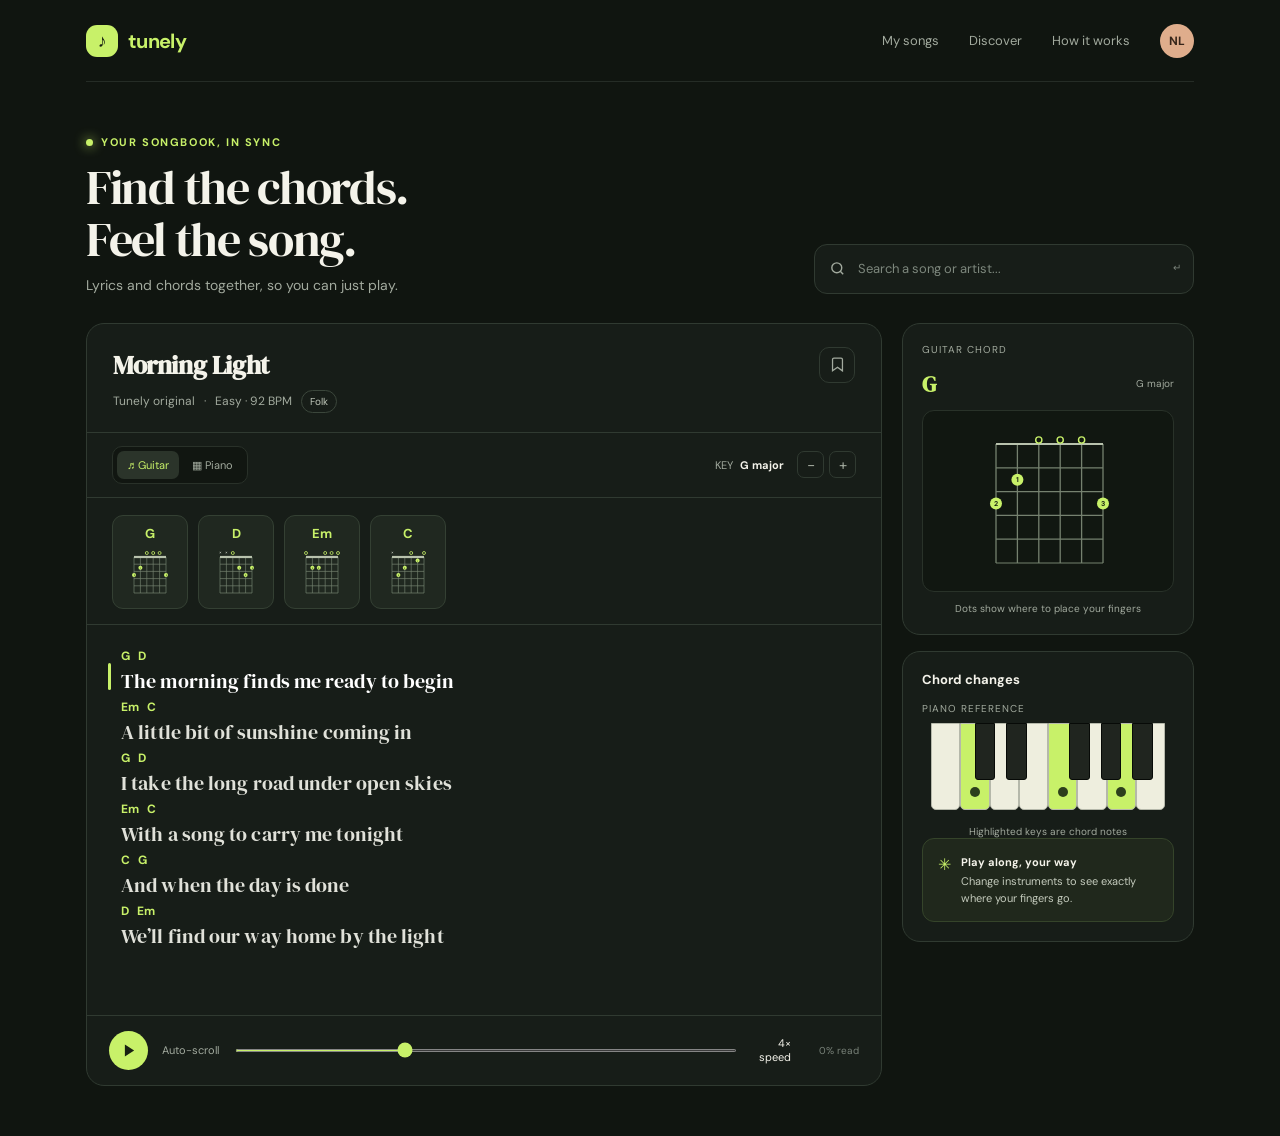
==== index.html @ c595495f "Build Tunely songbook prototype with chord visuals and auto-scroll" ====
<!doctype html>
<html lang="en">
<head>
  <meta charset="utf-8">
  <meta name="viewport" content="width=device-width, initial-scale=1">
  <meta name="theme-color" content="#101510">
  <title>Tunely — play along</title>
  <meta name="description" content="Find and follow song chords, with guitar and piano diagrams and hands-free scrolling.">
  <link rel="preconnect" href="https://fonts.googleapis.com">
  <link rel="preconnect" href="https://fonts.gstatic.com" crossorigin>
  <link href="https://fonts.googleapis.com/css2?family=DM+Sans:wght@400;500;600;700&family=DM+Serif+Display&display=swap" rel="stylesheet">
  <style>
    :root{--bg:#101510;--panel:#171d18;--panel2:#1d241e;--line:#303a31;--text:#f4f3ea;--muted:#a2aa9e;--lime:#c8f169;--lime-dark:#233016;--orange:#f1a36d;--radius:18px}
    *{box-sizing:border-box}body{margin:0;background:var(--bg);color:var(--text);font-family:'DM Sans',sans-serif;min-height:100vh}button,input,textarea{font:inherit}button{cursor:pointer;color:inherit}a{color:inherit;text-decoration:none}.shell{max-width:1180px;margin:auto;padding:0 36px}.topbar{height:82px;display:flex;align-items:center;justify-content:space-between;border-bottom:1px solid #252c26}.brand{display:flex;align-items:center;gap:10px;font-weight:700;font-size:20px;letter-spacing:-.7px}.brand-mark{width:32px;height:32px;border-radius:11px;background:var(--lime);color:#182012;display:grid;place-items:center;font-size:18px}.brand span:last-child{color:var(--lime)}.nav{display:flex;align-items:center;gap:30px;color:var(--muted);font-size:13px}.nav a:hover{color:var(--text)}.avatar{width:34px;height:34px;border-radius:50%;background:#dfad8c;color:#36251a;display:grid;place-items:center;font-size:12px;font-weight:700}.hero{padding:53px 0 29px;display:flex;justify-content:space-between;align-items:end;gap:28px}.eyebrow{display:flex;align-items:center;gap:8px;color:var(--lime);font-size:11px;text-transform:uppercase;letter-spacing:1.6px;font-weight:700}.pulse{width:7px;height:7px;border-radius:50%;background:var(--lime);box-shadow:0 0 12px #c8f169}.hero h1{font-family:'DM Serif Display',serif;font-size:48px;line-height:1.08;letter-spacing:-1.3px;font-weight:400;margin:13px 0 10px}.hero p{margin:0;color:var(--muted);font-size:14px}.search-wrap{width:min(380px,100%);position:relative}.search-box{display:flex;align-items:center;gap:10px;background:var(--panel);border:1px solid var(--line);border-radius:13px;padding:0 14px;height:50px}.search-box svg{color:var(--muted);flex:none}.search-box input{background:transparent;border:0;outline:0;color:var(--text);width:100%;font-size:13px}.search-box input::placeholder{color:#7d877d}.search-hint{position:absolute;right:13px;top:17px;color:#798279;font-size:10px}.layout{display:grid;grid-template-columns:minmax(0,1fr) 292px;gap:20px;padding-bottom:50px}.workspace,.sidebar-card{background:var(--panel);border:1px solid var(--line);border-radius:var(--radius)}.workspace{overflow:hidden}.song-head{padding:23px 26px 19px;border-bottom:1px solid var(--line);display:flex;justify-content:space-between;align-items:flex-start;gap:14px}.song-title{font-family:'DM Serif Display',serif;font-size:26px;letter-spacing:-.4px;margin:0 0 7px}.song-sub{display:flex;align-items:center;gap:9px;color:var(--muted);font-size:12px}.tag{border:1px solid #3b463b;border-radius:20px;padding:4px 8px;color:#c0c7ba;font-size:10px}.icon-btn{width:36px;height:36px;border:1px solid var(--line);border-radius:10px;background:transparent;color:var(--muted);display:grid;place-items:center}.icon-btn:hover,.icon-btn.active{color:var(--lime);border-color:#63774b}.toolbar{display:flex;align-items:center;justify-content:space-between;padding:13px 25px;border-bottom:1px solid var(--line);gap:10px}.instrument-switch{display:flex;align-items:center;gap:3px;background:#111611;padding:4px;border:1px solid #293129;border-radius:10px}.instrument-switch button{border:0;background:transparent;color:var(--muted);padding:7px 10px;border-radius:7px;font-size:11px}.instrument-switch button.selected{background:#2b342a;color:var(--lime)}.toolbar-right{display:flex;align-items:center;gap:13px}.key-info{font-size:11px;color:var(--muted)}.key-info strong{color:var(--text);margin-left:4px}.transpose{display:flex;gap:5px}.transpose button{border:1px solid var(--line);background:transparent;color:var(--muted);width:27px;height:27px;border-radius:7px;font-size:15px}.chord-strip{min-height:111px;padding:17px 25px 15px;border-bottom:1px solid var(--line);display:flex;align-items:flex-start;gap:10px;overflow-x:auto}.chord-card{background:#202820;border:1px solid #344033;border-radius:11px;min-width:76px;padding:9px 10px 8px;text-align:center}.chord-name{font-weight:700;color:var(--lime);font-size:13px;margin-bottom:5px}.mini-diagram{height:53px;display:flex;justify-content:center;align-items:center}.mini-diagram svg{width:48px;height:49px}.lyrics-area{height:390px;overflow-y:auto;padding:25px 34px 40px;scroll-behavior:smooth;position:relative}.lyrics-area::-webkit-scrollbar{width:6px}.lyrics-area::-webkit-scrollbar-thumb{background:#394338;border-radius:9px}.lyric-line{position:relative;min-height:51px;line-height:1.65;font-family:'DM Serif Display',serif;font-size:20px;color:#e0e1d9;letter-spacing:.1px;padding-top:15px}.line-chords{position:absolute;left:0;top:0;display:flex;gap:8px;font-family:'DM Sans',sans-serif;font-size:12px;line-height:1;color:var(--lime);font-weight:700}.lyric-line.is-active{color:#fff}.lyric-line.is-active:before{content:'';position:absolute;left:-13px;top:13px;width:3px;height:27px;background:var(--lime);border-radius:4px}.controls{border-top:1px solid var(--line);padding:15px 22px;display:flex;align-items:center;gap:14px}.play-btn{width:39px;height:39px;border:0;border-radius:50%;background:var(--lime);color:#182012;display:grid;place-items:center;flex:none}.play-btn svg{margin-left:2px}.control-label{font-size:11px;color:var(--muted);white-space:nowrap}.speed-control{display:flex;align-items:center;gap:9px;flex:1}.speed-control input{width:100%;accent-color:var(--lime);height:3px}.speed-value{font-size:11px;color:var(--text);min-width:38px;text-align:right}.progress{font-size:10px;color:#798279;min-width:54px;text-align:right}.side-column{display:flex;flex-direction:column;gap:16px}.sidebar-card{padding:19px}.side-title{font-size:13px;font-weight:700;margin:0 0 14px}.visual-label{font-size:10px;text-transform:uppercase;letter-spacing:1px;color:var(--muted);margin-bottom:13px}.diagram-wrap{height:182px;display:grid;place-items:center;background:#111711;border:1px solid #293229;border-radius:12px;overflow:hidden}.guitar-svg{width:160px;height:166px}.current-chord{display:flex;align-items:center;justify-content:space-between;margin-bottom:11px}.current-chord strong{font-family:'DM Serif Display',serif;font-size:22px;color:var(--lime)}.current-chord span{color:var(--muted);font-size:10px}.fret-legend{font-size:10px;color:var(--muted);text-align:center;margin-top:10px}.piano{height:95px;display:flex;position:relative;padding:0 9px 8px}.white-key{position:relative;flex:1;background:#eeeede;border:1px solid #b5b8aa;border-radius:0 0 5px 5px}.white-key.active{background:var(--lime)}.black-key{position:absolute;z-index:2;top:0;width:8%;height:57px;background:#20251f;border:1px solid #070a07;border-radius:0 0 3px 3px}.black-key.active{background:#97b94c}.note-dots{position:absolute;bottom:12px;left:50%;transform:translateX(-50%);width:10px;height:10px;border-radius:50%;background:#2d3f1c}.black-key .note-dots{bottom:8px;background:var(--lime)}.piano-label{font-size:10px;color:var(--muted);text-align:center;margin-top:7px}.tips{padding:15px;border-radius:12px;background:#20281c;border:1px solid #35442a;display:flex;gap:10px}.tips-icon{color:var(--lime);font-size:16px}.tips p{margin:0;color:#c4cbbd;font-size:11px;line-height:1.5}.tips strong{display:block;color:var(--text);font-size:11px;margin-bottom:3px}.empty{color:var(--muted);font-family:'DM Sans',sans-serif;font-size:14px;padding:60px 10px;text-align:center}.toast{position:fixed;bottom:23px;left:50%;transform:translate(-50%,20px);background:#e5f7c4;color:#172012;border-radius:10px;padding:11px 16px;font-weight:600;font-size:12px;opacity:0;transition:.2s;pointer-events:none}.toast.show{opacity:1;transform:translate(-50%,0)}
    @media(max-width:850px){.layout{grid-template-columns:1fr}.side-column{display:grid;grid-template-columns:1fr 1fr}.tips{grid-column:1/-1}.hero h1{font-size:42px}}
    @media(max-width:580px){.shell{padding:0 16px}.topbar{height:65px}.nav{gap:15px}.nav a{display:none}.hero{padding:34px 0 22px;display:block}.hero h1{font-size:38px}.search-wrap{margin-top:20px;width:100%}.layout{gap:13px}.song-head{padding:19px 17px 16px}.toolbar{padding:12px 15px}.key-info{display:none}.chord-strip{padding:15px}.lyrics-area{height:340px;padding:22px 24px}.lyric-line{font-size:18px;min-height:47px}.controls{gap:9px;padding:12px}.control-label{display:none}.side-column{grid-template-columns:1fr}.tips{grid-column:auto}.song-title{font-size:23px}}
  </style>
</head>
<body>
  <div class="shell">
    <header class="topbar">
      <a class="brand" href="#" aria-label="Tunely home"><span class="brand-mark">♪</span><span>tune<span>ly</span></span></a>
      <nav class="nav" aria-label="Main navigation"><a href="#song">My songs</a><a href="#song">Discover</a><a href="#song">How it works</a><span class="avatar" title="Your profile">NL</span></nav>
    </header>
    <section class="hero">
      <div><div class="eyebrow"><span class="pulse"></span> your songbook, in sync</div><h1>Find the chords.<br>Feel the song.</h1><p>Lyrics and chords together, so you can just play.</p></div>
      <div class="search-wrap"><label class="search-box" for="songSearch"><svg width="17" height="17" viewBox="0 0 24 24" fill="none" stroke="currentColor" stroke-width="2"><circle cx="11" cy="11" r="7"/><path d="m20 20-4-4"/></svg><input id="songSearch" type="search" placeholder="Search a song or artist..." autocomplete="off"><span class="search-hint">↵</span></label></div>
    </section>
    <main class="layout" id="song">
      <section class="workspace" aria-label="Song player">
        <div class="song-head"><div><h2 class="song-title" id="songTitle">Morning Light</h2><div class="song-sub"><span id="artistName">Tunely original</span><span>·</span><span id="songTempo">Easy · 92 BPM</span><span class="tag" id="songTag">Folk</span></div></div><button class="icon-btn" id="saveBtn" aria-label="Save song" title="Save song"><svg width="17" height="17" viewBox="0 0 24 24" fill="none" stroke="currentColor" stroke-width="1.8"><path d="M19 21l-7-5-7 5V5a2 2 0 0 1 2-2h10a2 2 0 0 1 2 2z"/></svg></button></div>
        <div class="toolbar"><div class="instrument-switch" role="group" aria-label="Choose instrument"><button class="selected" data-instrument="guitar">♬ Guitar</button><button data-instrument="piano">▦ Piano</button></div><div class="toolbar-right"><div class="key-info">KEY <strong id="songKey">G major</strong></div><div class="transpose"><button id="transposeDown" aria-label="Transpose down">−</button><button id="transposeUp" aria-label="Transpose up">+</button></div></div></div>
        <div class="chord-strip" id="chordStrip" aria-label="Song chords"></div>
        <div class="lyrics-area" id="lyricsArea" tabindex="0" aria-label="Scrollable lyrics"></div>
        <div class="controls"><button class="play-btn" id="playBtn" aria-label="Start auto scroll"><svg id="playIcon" width="13" height="15" viewBox="0 0 14 16" fill="currentColor"><path d="M2 1.5v13l10-6.5z"/></svg></button><span class="control-label" id="scrollStatus">Auto-scroll</span><div class="speed-control"><input id="speedSlider" aria-label="Scroll speed" type="range" min="1" max="10" value="4"><span class="speed-value"><span id="speedValue">4</span>× speed</span></div><span class="progress" id="progressText">0% read</span></div>
      </section>
      <aside class="side-column" aria-label="Chord reference">
        <section class="sidebar-card"><div class="visual-label" id="diagramLabel">GUITAR CHORD</div><div class="current-chord"><strong id="currentChord">G</strong><span id="chordQuality">G major</span></div><div class="diagram-wrap" id="diagramWrap"></div><div class="fret-legend" id="diagramLegend">Dots show where to place your fingers</div></section>
        <section class="sidebar-card"><h3 class="side-title">Chord changes</h3><div id="pianoCardContent"></div><div class="tips"><span class="tips-icon">✳</span><p><strong>Play along, your way</strong>Change instruments to see exactly where your fingers go.</p></div></section>
      </aside>
    </main>
  </div>
  <div class="toast" id="toast" role="status"></div>
  <script>
    const songs=[
      {title:'Morning Light',artist:'Tunely original',tempo:'Easy · 92 BPM',tag:'Folk',key:'G major',chords:['G','D','Em','C'],lines:[['[G]The morning finds me [D]ready to begin', 'The morning finds me ready to begin'],['[Em]A little bit of [C]sunshine coming in', 'A little bit of sunshine coming in'],['[G]I take the long road [D]under open skies', 'I take the long road under open skies'],['[Em]With a song to [C]carry me tonight', 'With a song to carry me tonight'],['[C]And when the [G]day is done', 'And when the day is done'],['[D]We’ll find our way [Em]home by the light', 'We’ll find our way home by the light']]},
      {title:'Open Road',artist:'Tunely original',tempo:'Easy · 104 BPM',tag:'Acoustic',key:'C major',chords:['C','G','Am','F'],lines:[['[C]We packed the map and [G]left before the dawn', 'We packed the map and left before the dawn'],['[Am]The quiet miles kept [F]rolling on and on', 'The quiet miles kept rolling on and on'],['[C]Every turn a [G]story yet to know', 'Every turn a story yet to know'],['[Am]Everywhere we [F]go, the wildflowers grow', 'Everywhere we go, the wildflowers grow']]},
      {title:'Little By Little',artist:'Tunely original',tempo:'Medium · 86 BPM',tag:'Indie',key:'D major',chords:['D','A','Bm','G'],lines:[['[D]Little by little, [A]step by step', 'Little by little, step by step'],['[Bm]Making the moments [G]we haven’t met', 'Making the moments we haven’t met'],['[D]All of the small things [A]add up to more', 'All of the small things add up to more'],['[Bm]A light in the [G]window, an open door', 'A light in the window, an open door']]}
    ];
    const guitarShapes={G:{frets:[3,2,0,0,0,3],fingers:[2,1,0,0,0,3],base:1},D:{frets:[-1,-1,0,2,3,2],fingers:[0,0,0,1,3,2],base:1},Em:{frets:[0,2,2,0,0,0],fingers:[0,2,3,0,0,0],base:1},C:{frets:[-1,3,2,0,1,0],fingers:[0,3,2,0,1,0],base:1},Am:{frets:[-1,0,2,2,1,0],fingers:[0,0,2,3,1,0],base:1},F:{frets:[1,3,3,2,1,1],fingers:[1,3,4,2,1,1],base:1},A:{frets:[-1,0,2,2,2,0],fingers:[0,0,1,2,3,0],base:1},Bm:{frets:[-1,2,4,4,3,2],fingers:[0,1,3,4,2,1],base:2}};
    const notes=['C','C#','D','D#','E','F','F#','G','G#','A','A#','B'];
    let song=songs[0],instrument='guitar',transpose=0,playing=false,timer=null;
    const $=id=>document.getElementById(id);
    function chordRoot(chord){return chord.replace('m','')}
    function transposeChord(chord,steps){let root=chordRoot(chord),idx=notes.indexOf(root);if(idx<0)return chord;return notes[(idx+steps+12)%12]+(chord.endsWith('m')?'m':'')}
    function displayChord(chord){return transposeChord(chord,transpose)}
    function escapeHTML(s){return s.replace(/[&<>"']/g,c=>({'&':'&amp;','<':'&lt;','>':'&gt;','"':'&quot;',"'":'&#39;'}[c]))}
    function render(){ $('songTitle').textContent=song.title;$('artistName').textContent=song.artist;$('songTempo').textContent=song.tempo;$('songTag').textContent=song.tag;$('songKey').textContent=transpose?`${transpose>0?'+':''}${transpose} semitones`:song.key;
      const all=[...new Set(song.chords.map(displayChord))];$('chordStrip').innerHTML=all.map(c=>`<div class="chord-card"><div class="chord-name">${c}</div><div class="mini-diagram">${instrument==='guitar'?guitarSVG(c,true):miniPiano(c)}</div></div>`).join('');
      $('lyricsArea').innerHTML=song.lines.map(([raw,plain],i)=>{let matches=[...raw.matchAll(/\[([^\]]+)\]/g)];let chordHTML=matches.map(m=>`<span>${escapeHTML(displayChord(m[1]))}</span>`).join('');let words=raw.replace(/\[([^\]]+)\]/g,'');return `<div class="lyric-line" data-line="${i}"><div class="line-chords">${chordHTML}</div>${escapeHTML(words)}</div>`}).join('');
      updateChord(song.chords[0]);updateProgress();}
    function guitarSVG(chord,mini=false){let shape=guitarShapes[chord]||guitarShapes.G,w=mini?48:160,h=mini?49:166,left=mini?8:28,right=mini?40:135,top=mini?8:26,bottom=mini?44:145,strings=6,frets=5;let sx=(right-left)/(strings-1),fy=(bottom-top)/frets;let lines='';for(let i=0;i<strings;i++)lines+=`<line x1="${left+i*sx}" y1="${top}" x2="${left+i*sx}" y2="${bottom}" stroke="${mini?'#71806e':'#75816f'}" stroke-width="${mini?'.7':'1.3'}"/>`;for(let i=0;i<=frets;i++)lines+=`<line x1="${left}" y1="${top+i*fy}" x2="${right}" y2="${top+i*fy}" stroke="${i===0?'#b8c2ad':'#75816f'}" stroke-width="${i===0?'2.2':mini?'.7':'1.2'}"/>`;let marks='';shape.frets.forEach((f,i)=>{let x=left+i*sx;if(f<0)marks+=`<text x="${x}" y="${top-3}" text-anchor="middle" fill="#d5ddcf" font-size="${mini?5:10}">×</text>`;else if(f===0)marks+=`<circle cx="${x}" cy="${top-4}" r="${mini?1.5:3.1}" fill="none" stroke="#c8f169" stroke-width="${mini?'.8':1.4}"/>`;else{let y=top+(f-shape.base+.5)*fy;if(y>=top&&y<=bottom)marks+=`<circle cx="${x}" cy="${y}" r="${mini?2:6}" fill="#c8f169"/><text x="${x}" y="${y+(mini?1.3:2.6)}" text-anchor="middle" fill="#172012" font-size="${mini?2:7}" font-weight="700">${shape.fingers[i]||''}</text>`}});return `<svg class="${mini?'':'guitar-svg'}" viewBox="0 0 ${w} ${h}" role="img" aria-label="${chord} guitar chord diagram">${lines}${marks}</svg>`}
    function chordNotes(chord){let root=chordRoot(chord),i=notes.indexOf(root);if(i<0)i=7;return chord.endsWith('m')?[notes[i],notes[(i+3)%12],notes[(i+7)%12]]:[notes[i],notes[(i+4)%12],notes[(i+7)%12]]}
    function miniPiano(chord){let active=chordNotes(chord);return `<div style="height:43px;width:47px;display:flex;gap:1px;align-items:stretch;background:#d9ddcf;padding:2px;border-radius:3px">${['C','D','E','F','G'].map(n=>`<span style="flex:1;background:${active.includes(n)?'#c8f169':'#f1f0e5'};border:1px solid #bfc2b6;border-radius:0 0 2px 2px;position:relative">${active.includes(n)?'<i style="position:absolute;bottom:5px;left:50%;transform:translateX(-50%);width:5px;height:5px;border-radius:50%;background:#32441c"></i>':''}</span>`).join('')}</div>`}
    function updateChord(chord){let c=displayChord(chord);$('currentChord').textContent=c;$('chordQuality').textContent=`${c.replace('m','')} ${c.endsWith('m')?'minor':'major'}`;$('diagramLabel').textContent=instrument==='guitar'?'GUITAR CHORD':'PIANO NOTES';$('diagramWrap').innerHTML=instrument==='guitar'?guitarSVG(c):fullPiano(c);$('diagramLegend').textContent=instrument==='guitar'?'Dots show where to place your fingers':'Highlighted keys make up this chord';$('pianoCardContent').innerHTML=`<div class="visual-label" style="margin-bottom:8px">${instrument==='guitar'?'PIANO REFERENCE':'GUITAR REFERENCE'}</div>${instrument==='guitar'?fullPiano(c):`<div style="display:grid;place-items:center;height:95px">${guitarSVG(c)}</div>`}<div class="piano-label">${instrument==='guitar'?'Highlighted keys are chord notes':'Dots show finger placement'}</div>`}
    function fullPiano(chord){let active=chordNotes(chord),white=['C','D','E','F','G','A','B','C'];let whiteHTML=white.map(n=>`<div class="white-key ${active.includes(n)?'active':''}">${active.includes(n)?'<i class="note-dots"></i>':''}</div>`).join('');let positions=[1,2,4,5,6];let blackHTML=['C#','D#','F#','G#','A#'].map((n,i)=>`<div class="black-key ${active.includes(n)?'active':''}" style="left:calc(${(positions[i]+1)*100/8}% - 4%)">${active.includes(n)?'<i class="note-dots"></i>':''}</div>`).join('');return `<div class="piano" role="img" aria-label="${chord} piano notes">${whiteHTML}${blackHTML}</div>`}
    function updateProgress(){let area=$('lyricsArea'),p=area.scrollHeight-area.clientHeight;let value=p>0?Math.round(area.scrollTop/p*100):0;$('progressText').textContent=`${value}% read`;let idx=Math.min(song.lines.length-1,Math.floor(value/100*song.lines.length));document.querySelectorAll('.lyric-line').forEach((el,i)=>el.classList.toggle('is-active',i===idx));let active=song.lines[idx]?.[0].match(/\[([^\]]+)\]/);if(active)updateChord(active[1]);}
    function setPlaying(value){playing=value;$('playBtn').setAttribute('aria-label',playing?'Pause auto scroll':'Start auto scroll');$('playIcon').innerHTML=playing?'<path d="M2 1h4v14H2zm6 0h4v14H8z"/>':'<path d="M2 1.5v13l10-6.5z"/>';$('scrollStatus').textContent=playing?'Scrolling':'Auto-scroll';if(timer)clearInterval(timer);if(playing)timer=setInterval(()=>{let area=$('lyricsArea');area.scrollTop+=Number($('speedSlider').value)*.22;if(area.scrollTop+area.clientHeight>=area.scrollHeight-2)setPlaying(false);},30)}
    function showToast(message){$('toast').textContent=message;$('toast').classList.add('show');setTimeout(()=>$('toast').classList.remove('show'),2000)}
    $('playBtn').addEventListener('click',()=>setPlaying(!playing));$('speedSlider').addEventListener('input',e=>$('speedValue').textContent=e.target.value);$('lyricsArea').addEventListener('scroll',updateProgress);$('transposeDown').addEventListener('click',()=>{transpose--;render()});$('transposeUp').addEventListener('click',()=>{transpose++;render()});
    document.querySelectorAll('[data-instrument]').forEach(btn=>btn.addEventListener('click',()=>{instrument=btn.dataset.instrument;document.querySelectorAll('[data-instrument]').forEach(b=>b.classList.toggle('selected',b===btn));render()}));
    $('saveBtn').addEventListener('click',e=>{e.currentTarget.classList.toggle('active');showToast(e.currentTarget.classList.contains('active')?'Saved to your songbook':'Removed from your songbook')});
    $('songSearch').addEventListener('keydown',e=>{if(e.key==='Enter'){let query=e.target.value.trim().toLowerCase();if(!query)return;let found=songs.find(s=>(s.title+' '+s.artist).toLowerCase().includes(query));if(found){song=found;transpose=0;$('lyricsArea').scrollTop=0;render()}else showToast('No match yet — try “Morning Light”, “Open Road”, or “Little By Little”')}});
    render();
  </script>
</body>
</html>
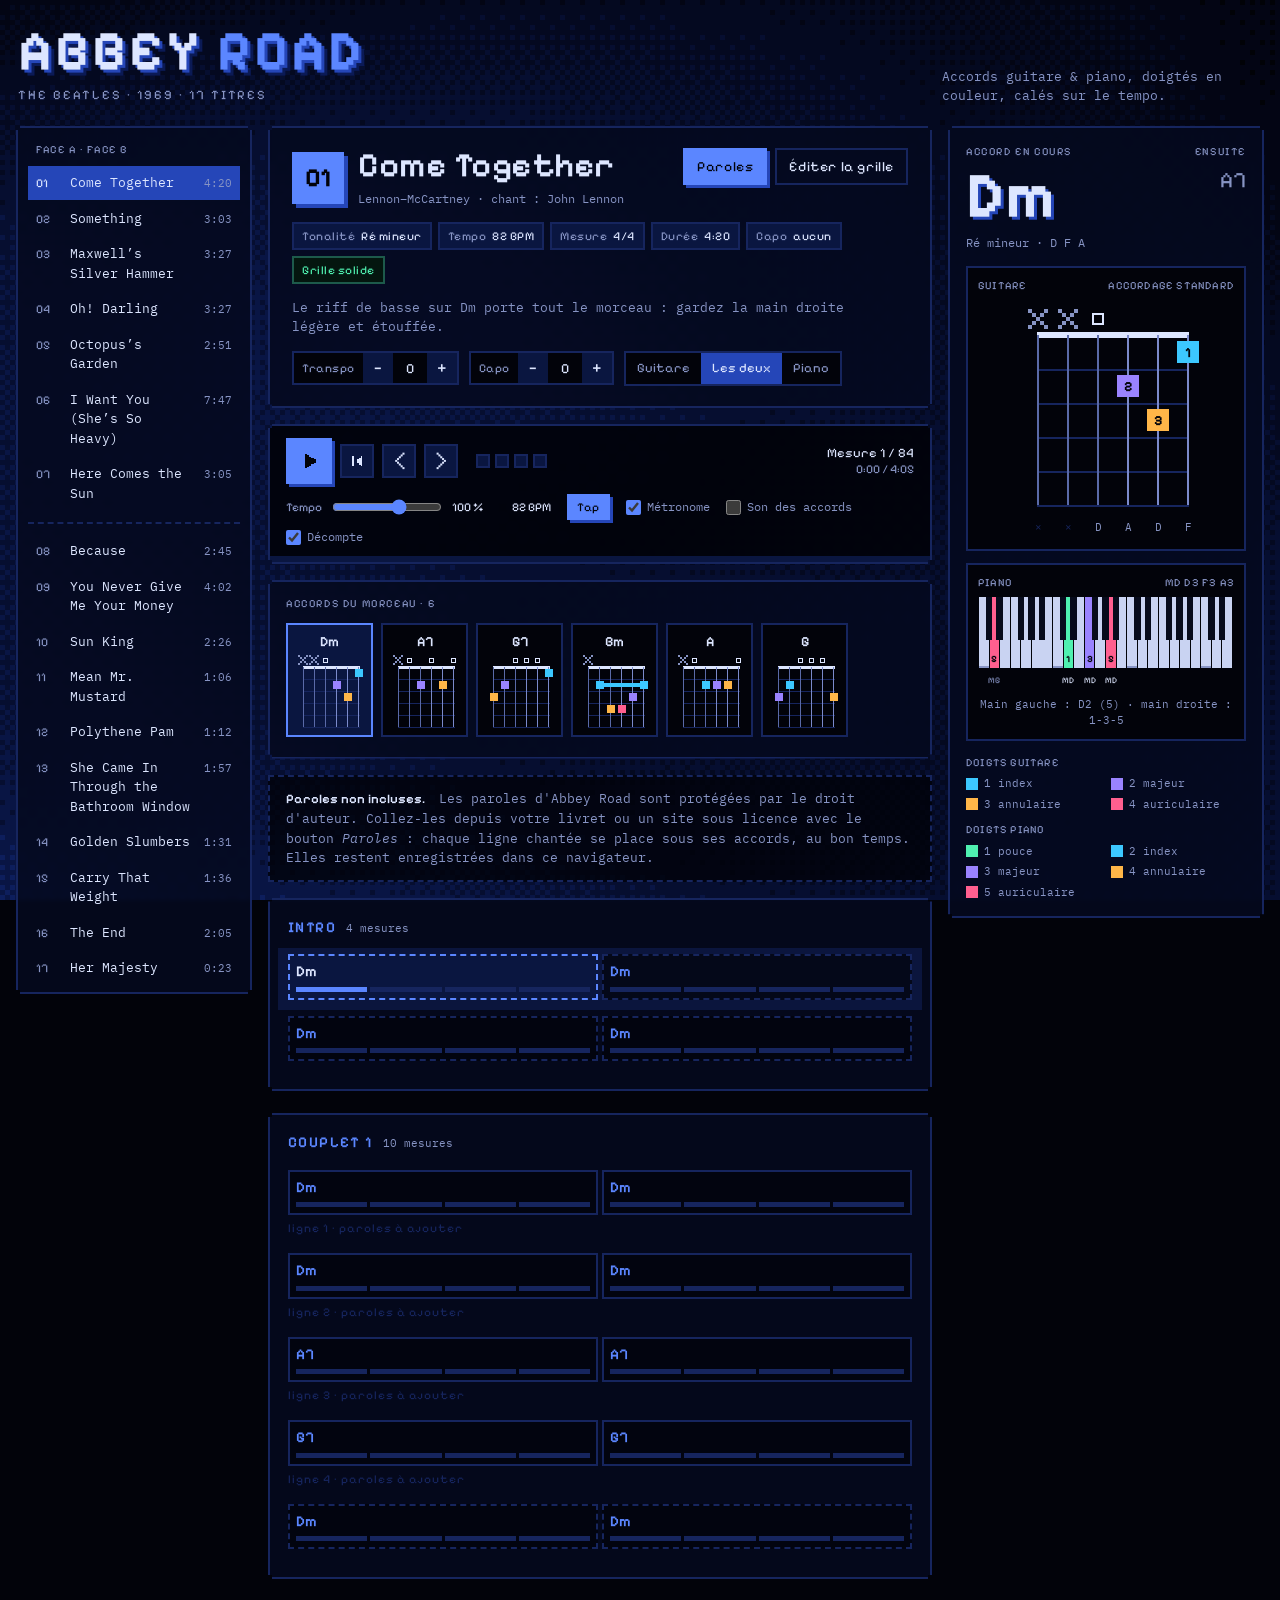
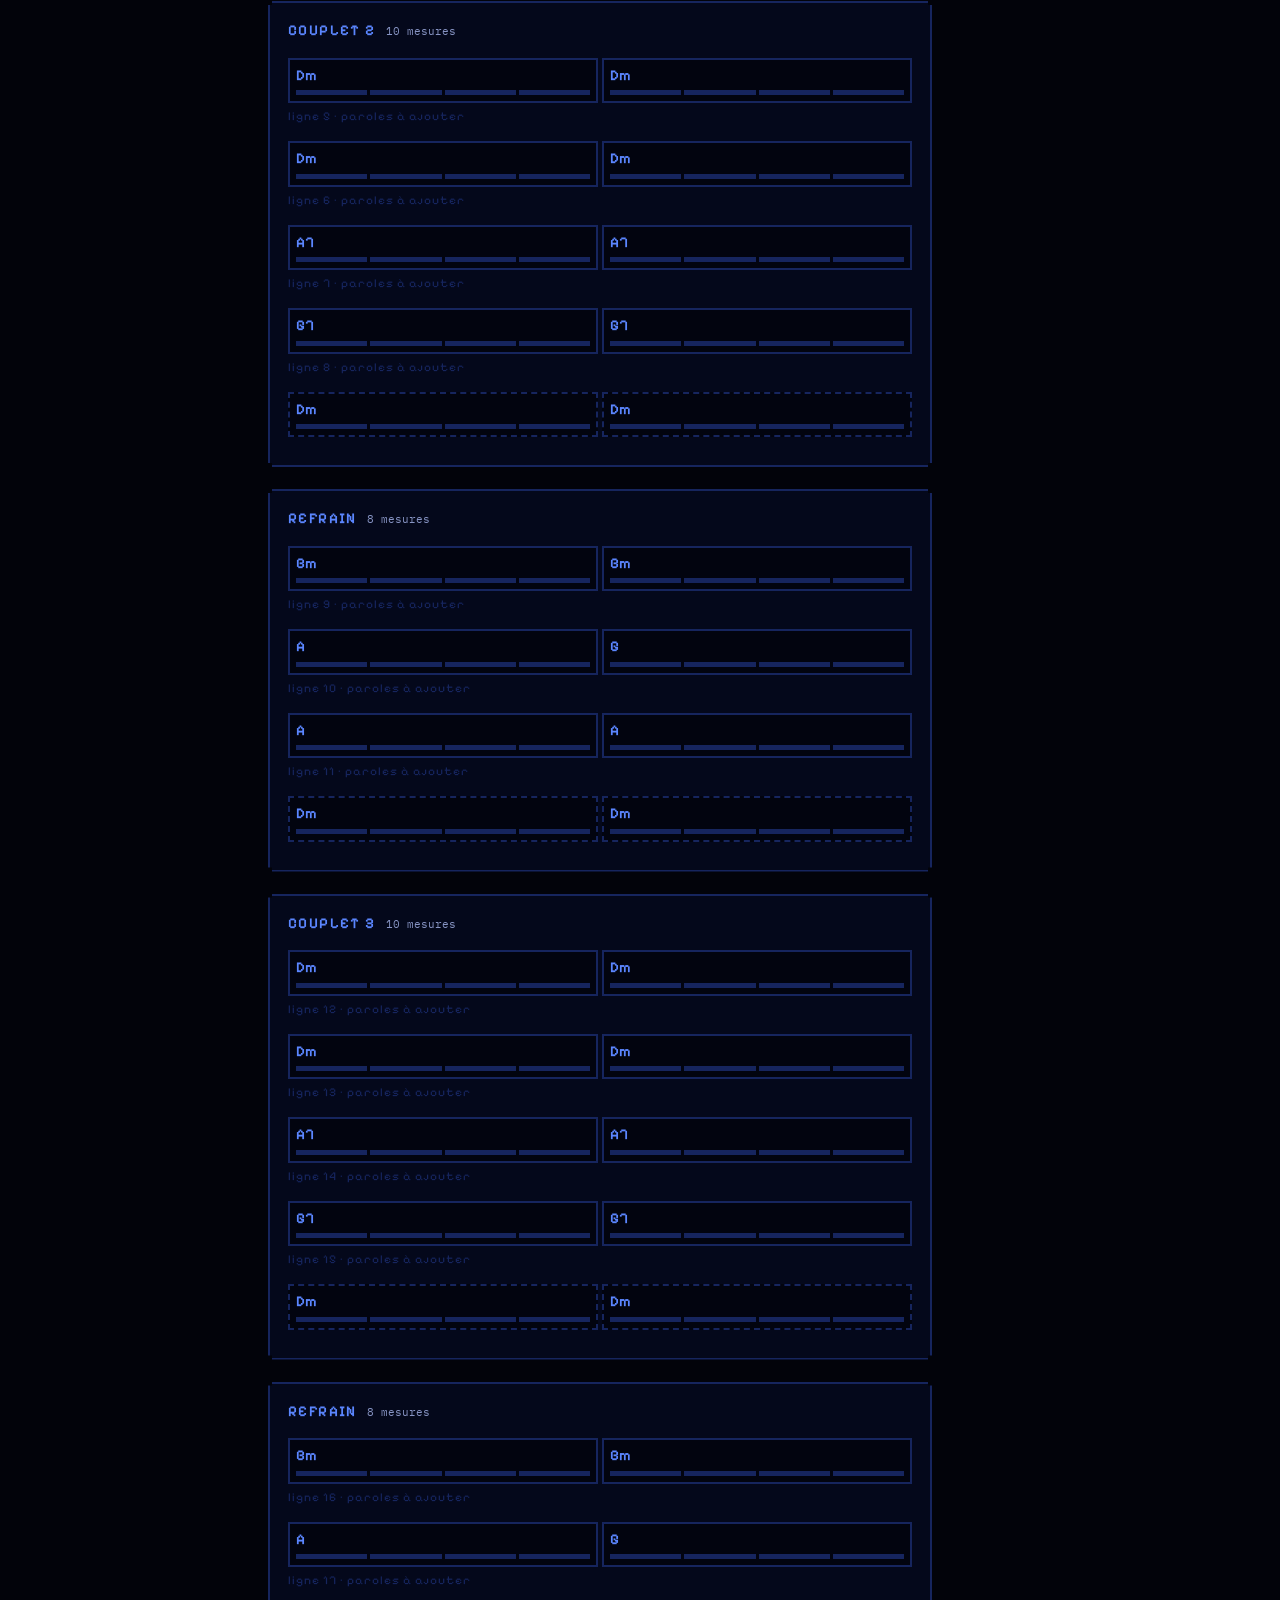
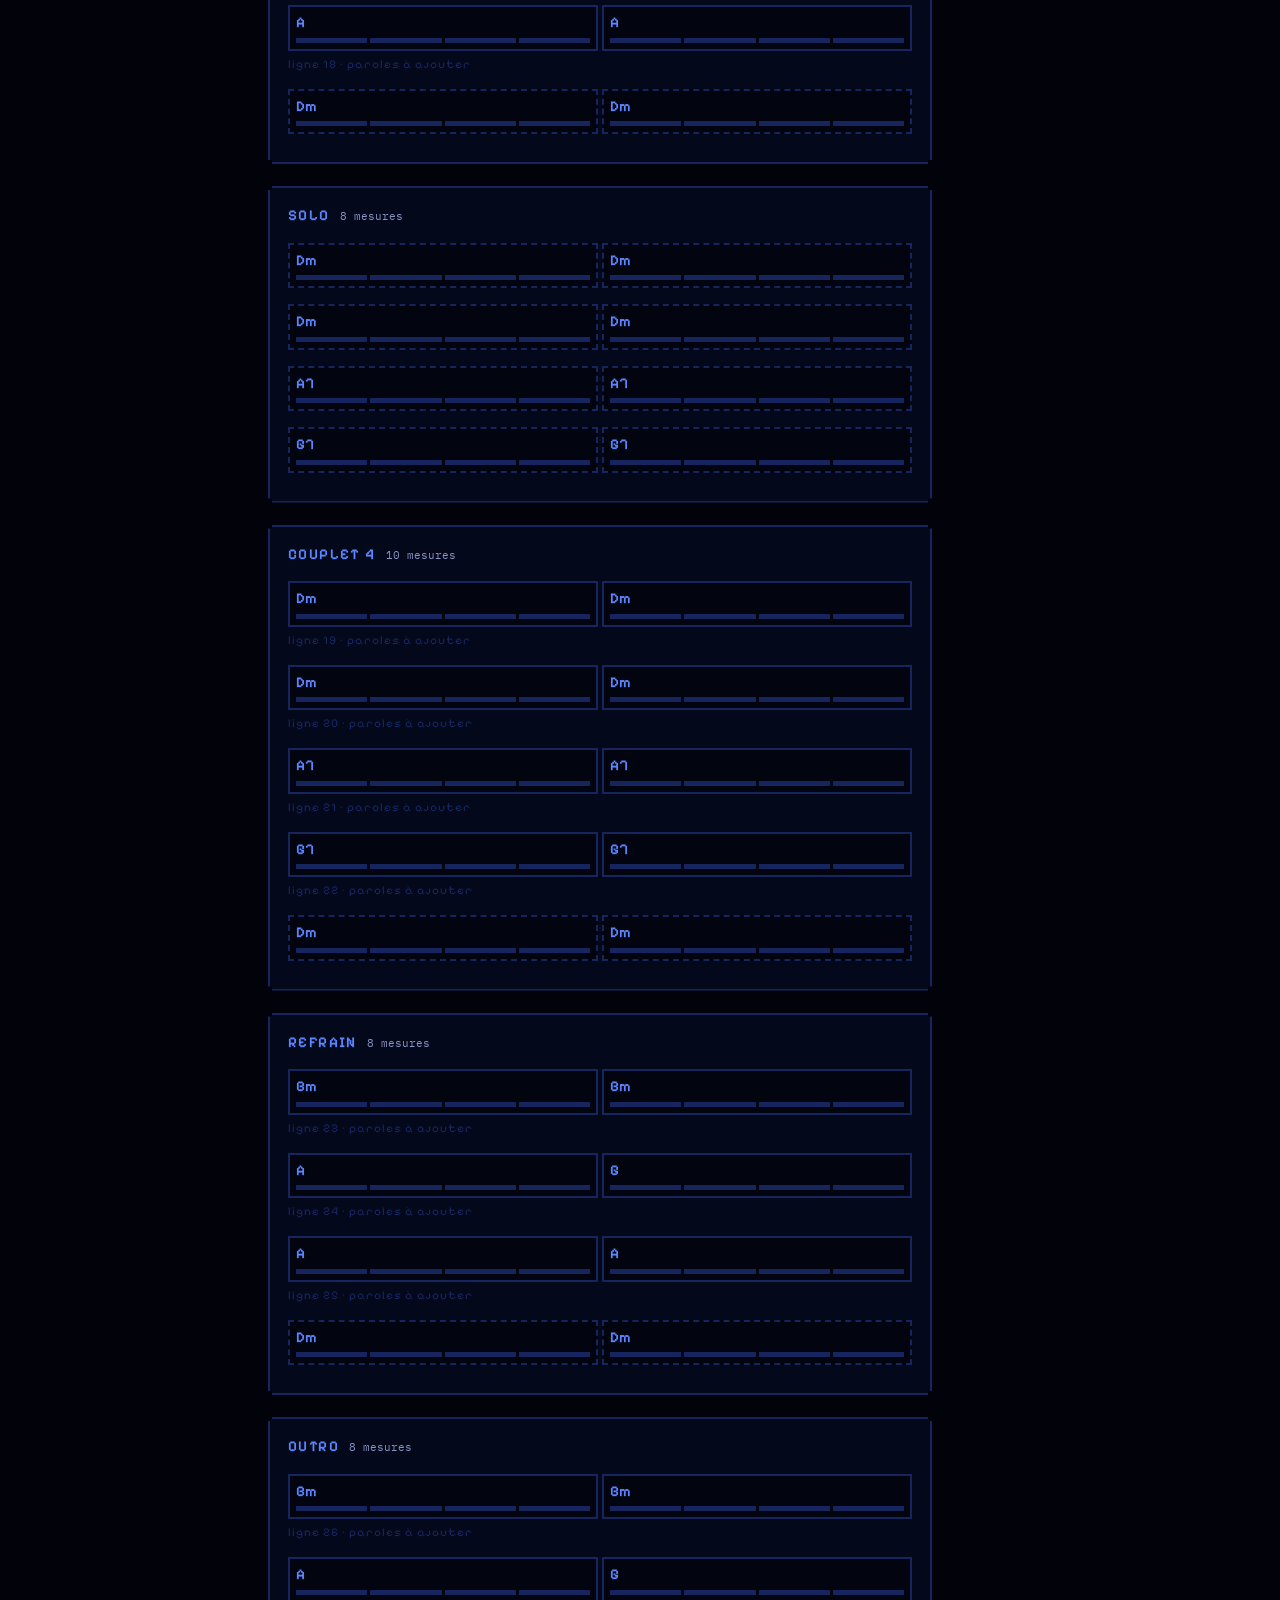
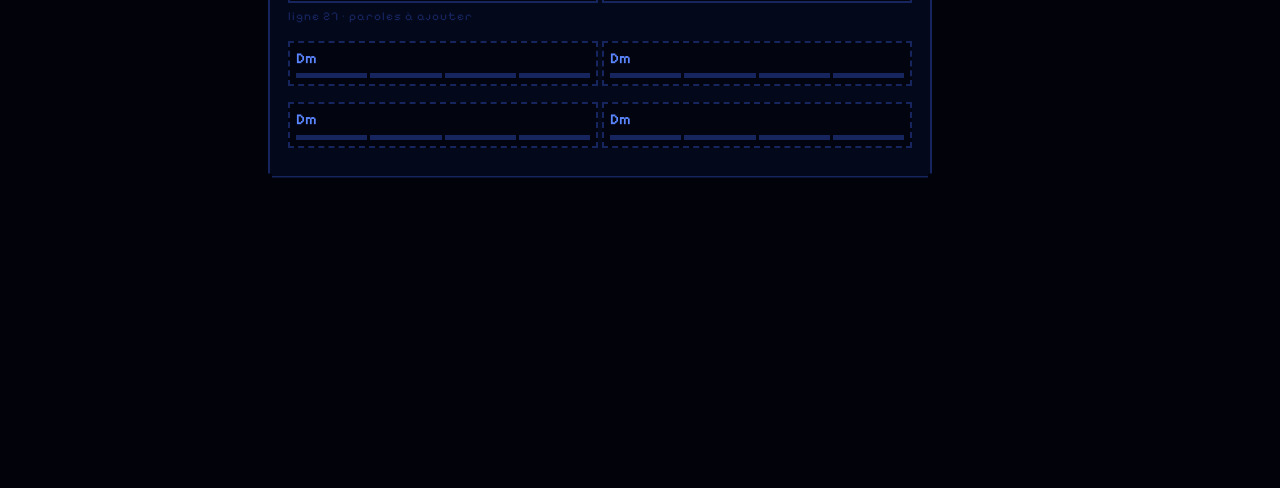
==== commit f53de057: "Rebuild as Abbey Road songbook: timed chords, guitar and piano fingerings Replaces the Tunely protot" ====
--- a/index.html
+++ b/index.html
@@ -1,77 +1,159 @@
 <!doctype html>
-<html lang="en">
+<html lang="fr">
 <head>
   <meta charset="utf-8">
-  <meta name="viewport" content="width=device-width, initial-scale=1">
-  <meta name="theme-color" content="#101510">
-  <title>Tunely — play along</title>
-  <meta name="description" content="Find and follow song chords, with guitar and piano diagrams and hands-free scrolling.">
+  <meta name="viewport" content="width=device-width, initial-scale=1, viewport-fit=cover">
+  <title>Abbey Road Songbook</title>
+  <meta name="claude:viewport-fit-sides" content="cover">
+  <meta name="theme-color" content="#02030a">
+  <meta name="description" content="Accords guitare et piano d'Abbey Road, avec doigtés colorés et défilement dans le temps de la chanson.">
   <link rel="preconnect" href="https://fonts.googleapis.com">
   <link rel="preconnect" href="https://fonts.gstatic.com" crossorigin>
-  <link href="https://fonts.googleapis.com/css2?family=DM+Sans:wght@400;500;600;700&family=DM+Serif+Display&display=swap" rel="stylesheet">
-  <style>
-    :root{--bg:#101510;--panel:#171d18;--panel2:#1d241e;--line:#303a31;--text:#f4f3ea;--muted:#a2aa9e;--lime:#c8f169;--lime-dark:#233016;--orange:#f1a36d;--radius:18px}
-    *{box-sizing:border-box}body{margin:0;background:var(--bg);color:var(--text);font-family:'DM Sans',sans-serif;min-height:100vh}button,input,textarea{font:inherit}button{cursor:pointer;color:inherit}a{color:inherit;text-decoration:none}.shell{max-width:1180px;margin:auto;padding:0 36px}.topbar{height:82px;display:flex;align-items:center;justify-content:space-between;border-bottom:1px solid #252c26}.brand{display:flex;align-items:center;gap:10px;font-weight:700;font-size:20px;letter-spacing:-.7px}.brand-mark{width:32px;height:32px;border-radius:11px;background:var(--lime);color:#182012;display:grid;place-items:center;font-size:18px}.brand span:last-child{color:var(--lime)}.nav{display:flex;align-items:center;gap:30px;color:var(--muted);font-size:13px}.nav a:hover{color:var(--text)}.avatar{width:34px;height:34px;border-radius:50%;background:#dfad8c;color:#36251a;display:grid;place-items:center;font-size:12px;font-weight:700}.hero{padding:53px 0 29px;display:flex;justify-content:space-between;align-items:end;gap:28px}.eyebrow{display:flex;align-items:center;gap:8px;color:var(--lime);font-size:11px;text-transform:uppercase;letter-spacing:1.6px;font-weight:700}.pulse{width:7px;height:7px;border-radius:50%;background:var(--lime);box-shadow:0 0 12px #c8f169}.hero h1{font-family:'DM Serif Display',serif;font-size:48px;line-height:1.08;letter-spacing:-1.3px;font-weight:400;margin:13px 0 10px}.hero p{margin:0;color:var(--muted);font-size:14px}.search-wrap{width:min(380px,100%);position:relative}.search-box{display:flex;align-items:center;gap:10px;background:var(--panel);border:1px solid var(--line);border-radius:13px;padding:0 14px;height:50px}.search-box svg{color:var(--muted);flex:none}.search-box input{background:transparent;border:0;outline:0;color:var(--text);width:100%;font-size:13px}.search-box input::placeholder{color:#7d877d}.search-hint{position:absolute;right:13px;top:17px;color:#798279;font-size:10px}.layout{display:grid;grid-template-columns:minmax(0,1fr) 292px;gap:20px;padding-bottom:50px}.workspace,.sidebar-card{background:var(--panel);border:1px solid var(--line);border-radius:var(--radius)}.workspace{overflow:hidden}.song-head{padding:23px 26px 19px;border-bottom:1px solid var(--line);display:flex;justify-content:space-between;align-items:flex-start;gap:14px}.song-title{font-family:'DM Serif Display',serif;font-size:26px;letter-spacing:-.4px;margin:0 0 7px}.song-sub{display:flex;align-items:center;gap:9px;color:var(--muted);font-size:12px}.tag{border:1px solid #3b463b;border-radius:20px;padding:4px 8px;color:#c0c7ba;font-size:10px}.icon-btn{width:36px;height:36px;border:1px solid var(--line);border-radius:10px;background:transparent;color:var(--muted);display:grid;place-items:center}.icon-btn:hover,.icon-btn.active{color:var(--lime);border-color:#63774b}.toolbar{display:flex;align-items:center;justify-content:space-between;padding:13px 25px;border-bottom:1px solid var(--line);gap:10px}.instrument-switch{display:flex;align-items:center;gap:3px;background:#111611;padding:4px;border:1px solid #293129;border-radius:10px}.instrument-switch button{border:0;background:transparent;color:var(--muted);padding:7px 10px;border-radius:7px;font-size:11px}.instrument-switch button.selected{background:#2b342a;color:var(--lime)}.toolbar-right{display:flex;align-items:center;gap:13px}.key-info{font-size:11px;color:var(--muted)}.key-info strong{color:var(--text);margin-left:4px}.transpose{display:flex;gap:5px}.transpose button{border:1px solid var(--line);background:transparent;color:var(--muted);width:27px;height:27px;border-radius:7px;font-size:15px}.chord-strip{min-height:111px;padding:17px 25px 15px;border-bottom:1px solid var(--line);display:flex;align-items:flex-start;gap:10px;overflow-x:auto}.chord-card{background:#202820;border:1px solid #344033;border-radius:11px;min-width:76px;padding:9px 10px 8px;text-align:center}.chord-name{font-weight:700;color:var(--lime);font-size:13px;margin-bottom:5px}.mini-diagram{height:53px;display:flex;justify-content:center;align-items:center}.mini-diagram svg{width:48px;height:49px}.lyrics-area{height:390px;overflow-y:auto;padding:25px 34px 40px;scroll-behavior:smooth;position:relative}.lyrics-area::-webkit-scrollbar{width:6px}.lyrics-area::-webkit-scrollbar-thumb{background:#394338;border-radius:9px}.lyric-line{position:relative;min-height:51px;line-height:1.65;font-family:'DM Serif Display',serif;font-size:20px;color:#e0e1d9;letter-spacing:.1px;padding-top:15px}.line-chords{position:absolute;left:0;top:0;display:flex;gap:8px;font-family:'DM Sans',sans-serif;font-size:12px;line-height:1;color:var(--lime);font-weight:700}.lyric-line.is-active{color:#fff}.lyric-line.is-active:before{content:'';position:absolute;left:-13px;top:13px;width:3px;height:27px;background:var(--lime);border-radius:4px}.controls{border-top:1px solid var(--line);padding:15px 22px;display:flex;align-items:center;gap:14px}.play-btn{width:39px;height:39px;border:0;border-radius:50%;background:var(--lime);color:#182012;display:grid;place-items:center;flex:none}.play-btn svg{margin-left:2px}.control-label{font-size:11px;color:var(--muted);white-space:nowrap}.speed-control{display:flex;align-items:center;gap:9px;flex:1}.speed-control input{width:100%;accent-color:var(--lime);height:3px}.speed-value{font-size:11px;color:var(--text);min-width:38px;text-align:right}.progress{font-size:10px;color:#798279;min-width:54px;text-align:right}.side-column{display:flex;flex-direction:column;gap:16px}.sidebar-card{padding:19px}.side-title{font-size:13px;font-weight:700;margin:0 0 14px}.visual-label{font-size:10px;text-transform:uppercase;letter-spacing:1px;color:var(--muted);margin-bottom:13px}.diagram-wrap{height:182px;display:grid;place-items:center;background:#111711;border:1px solid #293229;border-radius:12px;overflow:hidden}.guitar-svg{width:160px;height:166px}.current-chord{display:flex;align-items:center;justify-content:space-between;margin-bottom:11px}.current-chord strong{font-family:'DM Serif Display',serif;font-size:22px;color:var(--lime)}.current-chord span{color:var(--muted);font-size:10px}.fret-legend{font-size:10px;color:var(--muted);text-align:center;margin-top:10px}.piano{height:95px;display:flex;position:relative;padding:0 9px 8px}.white-key{position:relative;flex:1;background:#eeeede;border:1px solid #b5b8aa;border-radius:0 0 5px 5px}.white-key.active{background:var(--lime)}.black-key{position:absolute;z-index:2;top:0;width:8%;height:57px;background:#20251f;border:1px solid #070a07;border-radius:0 0 3px 3px}.black-key.active{background:#97b94c}.note-dots{position:absolute;bottom:12px;left:50%;transform:translateX(-50%);width:10px;height:10px;border-radius:50%;background:#2d3f1c}.black-key .note-dots{bottom:8px;background:var(--lime)}.piano-label{font-size:10px;color:var(--muted);text-align:center;margin-top:7px}.tips{padding:15px;border-radius:12px;background:#20281c;border:1px solid #35442a;display:flex;gap:10px}.tips-icon{color:var(--lime);font-size:16px}.tips p{margin:0;color:#c4cbbd;font-size:11px;line-height:1.5}.tips strong{display:block;color:var(--text);font-size:11px;margin-bottom:3px}.empty{color:var(--muted);font-family:'DM Sans',sans-serif;font-size:14px;padding:60px 10px;text-align:center}.toast{position:fixed;bottom:23px;left:50%;transform:translate(-50%,20px);background:#e5f7c4;color:#172012;border-radius:10px;padding:11px 16px;font-weight:600;font-size:12px;opacity:0;transition:.2s;pointer-events:none}.toast.show{opacity:1;transform:translate(-50%,0)}
-    @media(max-width:850px){.layout{grid-template-columns:1fr}.side-column{display:grid;grid-template-columns:1fr 1fr}.tips{grid-column:1/-1}.hero h1{font-size:42px}}
-    @media(max-width:580px){.shell{padding:0 16px}.topbar{height:65px}.nav{gap:15px}.nav a{display:none}.hero{padding:34px 0 22px;display:block}.hero h1{font-size:38px}.search-wrap{margin-top:20px;width:100%}.layout{gap:13px}.song-head{padding:19px 17px 16px}.toolbar{padding:12px 15px}.key-info{display:none}.chord-strip{padding:15px}.lyrics-area{height:340px;padding:22px 24px}.lyric-line{font-size:18px;min-height:47px}.controls{gap:9px;padding:12px}.control-label{display:none}.side-column{grid-template-columns:1fr}.tips{grid-column:auto}.song-title{font-size:23px}}
-  </style>
+  <link rel="stylesheet" href="https://fonts.googleapis.com/css2?family=Pixelify+Sans:wght@400;500;600;700&family=IBM+Plex+Mono:wght@400;500;600&display=swap">
+  <link rel="stylesheet" href="css/style.css">
 </head>
 <body>
-  <div class="shell">
-    <header class="topbar">
-      <a class="brand" href="#" aria-label="Tunely home"><span class="brand-mark">♪</span><span>tune<span>ly</span></span></a>
-      <nav class="nav" aria-label="Main navigation"><a href="#song">My songs</a><a href="#song">Discover</a><a href="#song">How it works</a><span class="avatar" title="Your profile">NL</span></nav>
+  <canvas id="bg" aria-hidden="true"></canvas>
+
+  <div class="app">
+    <header class="masthead">
+      <div class="brand">
+        <div class="brand-title">ABBEY<span>ROAD</span></div>
+        <div class="brand-sub">The Beatles · 1969 · 17 titres</div>
+      </div>
+      <p class="brand-tag">Accords guitare &amp; piano, doigtés en couleur, calés sur le tempo.</p>
     </header>
-    <section class="hero">
-      <div><div class="eyebrow"><span class="pulse"></span> your songbook, in sync</div><h1>Find the chords.<br>Feel the song.</h1><p>Lyrics and chords together, so you can just play.</p></div>
-      <div class="search-wrap"><label class="search-box" for="songSearch"><svg width="17" height="17" viewBox="0 0 24 24" fill="none" stroke="currentColor" stroke-width="2"><circle cx="11" cy="11" r="7"/><path d="m20 20-4-4"/></svg><input id="songSearch" type="search" placeholder="Search a song or artist..." autocomplete="off"><span class="search-hint">↵</span></label></div>
-    </section>
-    <main class="layout" id="song">
-      <section class="workspace" aria-label="Song player">
-        <div class="song-head"><div><h2 class="song-title" id="songTitle">Morning Light</h2><div class="song-sub"><span id="artistName">Tunely original</span><span>·</span><span id="songTempo">Easy · 92 BPM</span><span class="tag" id="songTag">Folk</span></div></div><button class="icon-btn" id="saveBtn" aria-label="Save song" title="Save song"><svg width="17" height="17" viewBox="0 0 24 24" fill="none" stroke="currentColor" stroke-width="1.8"><path d="M19 21l-7-5-7 5V5a2 2 0 0 1 2-2h10a2 2 0 0 1 2 2z"/></svg></button></div>
-        <div class="toolbar"><div class="instrument-switch" role="group" aria-label="Choose instrument"><button class="selected" data-instrument="guitar">♬ Guitar</button><button data-instrument="piano">▦ Piano</button></div><div class="toolbar-right"><div class="key-info">KEY <strong id="songKey">G major</strong></div><div class="transpose"><button id="transposeDown" aria-label="Transpose down">−</button><button id="transposeUp" aria-label="Transpose up">+</button></div></div></div>
-        <div class="chord-strip" id="chordStrip" aria-label="Song chords"></div>
-        <div class="lyrics-area" id="lyricsArea" tabindex="0" aria-label="Scrollable lyrics"></div>
-        <div class="controls"><button class="play-btn" id="playBtn" aria-label="Start auto scroll"><svg id="playIcon" width="13" height="15" viewBox="0 0 14 16" fill="currentColor"><path d="M2 1.5v13l10-6.5z"/></svg></button><span class="control-label" id="scrollStatus">Auto-scroll</span><div class="speed-control"><input id="speedSlider" aria-label="Scroll speed" type="range" min="1" max="10" value="4"><span class="speed-value"><span id="speedValue">4</span>× speed</span></div><span class="progress" id="progressText">0% read</span></div>
+
+    <nav class="tracklist px" aria-label="Titres de l'album">
+      <div class="panel-label">Face A · Face B</div>
+      <ol id="tracks"></ol>
+    </nav>
+
+    <main class="sheet" id="sheet">
+      <section class="song-head px">
+        <div class="song-head-top">
+          <div class="song-id">
+            <div class="track-no" id="trackNo">01</div>
+            <div>
+              <h1 id="songTitle">Come Together</h1>
+              <div class="song-credit" id="songCredit"></div>
+            </div>
+          </div>
+          <div class="head-actions">
+            <button class="btn" id="lyricsBtn" type="button">Paroles</button>
+            <button class="btn ghost" id="editBtn" type="button">Éditer la grille</button>
+          </div>
+        </div>
+        <div class="chips" id="songChips"></div>
+        <p class="song-tip" id="songTip"></p>
+        <div class="adjust">
+          <div class="stepper" role="group" aria-label="Transposer">
+            <span>Transpo</span>
+            <button type="button" id="trDown" aria-label="Transposer d'un demi-ton vers le bas">−</button>
+            <output id="trVal">0</output>
+            <button type="button" id="trUp" aria-label="Transposer d'un demi-ton vers le haut">+</button>
+          </div>
+          <div class="stepper" role="group" aria-label="Capodastre">
+            <span>Capo</span>
+            <button type="button" id="capoDown" aria-label="Capo plus bas">−</button>
+            <output id="capoVal">0</output>
+            <button type="button" id="capoUp" aria-label="Capo plus haut">+</button>
+          </div>
+          <div class="seg" role="group" aria-label="Instrument">
+            <button type="button" data-inst="guitar">Guitare</button>
+            <button type="button" data-inst="both" class="on">Les deux</button>
+            <button type="button" data-inst="piano">Piano</button>
+          </div>
+        </div>
       </section>
-      <aside class="side-column" aria-label="Chord reference">
-        <section class="sidebar-card"><div class="visual-label" id="diagramLabel">GUITAR CHORD</div><div class="current-chord"><strong id="currentChord">G</strong><span id="chordQuality">G major</span></div><div class="diagram-wrap" id="diagramWrap"></div><div class="fret-legend" id="diagramLegend">Dots show where to place your fingers</div></section>
-        <section class="sidebar-card"><h3 class="side-title">Chord changes</h3><div id="pianoCardContent"></div><div class="tips"><span class="tips-icon">✳</span><p><strong>Play along, your way</strong>Change instruments to see exactly where your fingers go.</p></div></section>
-      </aside>
+
+      <section class="transport px" aria-label="Lecture">
+        <div class="transport-main">
+          <button class="play" id="playBtn" type="button" aria-label="Lecture">
+            <svg id="playIcon" viewBox="0 0 16 16" width="18" height="18" shape-rendering="crispEdges"><path fill="currentColor" d="M4 2h2v1h2v1h2v1h2v1h2v4h-2v1h-2v1H8v1H6v1H4z"/></svg>
+          </button>
+          <button class="icon" id="restartBtn" type="button" aria-label="Revenir au début" title="Début (R)">
+            <svg viewBox="0 0 16 16" width="14" height="14" shape-rendering="crispEdges"><path fill="currentColor" d="M2 2h2v12H2zM12 2h2v12h-2v-2h-2v-2H8V6h2V4h2z"/></svg>
+          </button>
+          <button class="icon" id="prevBtn" type="button" aria-label="Accord précédent" title="Accord précédent (←)">‹</button>
+          <button class="icon" id="nextBtn" type="button" aria-label="Accord suivant" title="Accord suivant (→)">›</button>
+          <div class="beats" id="beats" aria-hidden="true"><i></i><i></i><i></i><i></i></div>
+          <div class="clock"><span id="barInfo">Mesure 1</span><span id="timeInfo">0:00 / 0:00</span></div>
+        </div>
+        <div class="transport-opts">
+          <label class="tempo" for="tempo">Tempo <input id="tempo" type="range" min="50" max="130" step="5" value="100"><output id="tempoVal">100 %</output></label>
+          <span class="bpm" id="bpmInfo">82 BPM</span>
+          <button class="btn small" id="tapBtn" type="button" title="Tapez au rythme du disque pour régler le tempo">Tap</button>
+          <label class="toggle"><input type="checkbox" id="metroChk" checked> Métronome</label>
+          <label class="toggle"><input type="checkbox" id="soundChk"> Son des accords</label>
+          <label class="toggle"><input type="checkbox" id="countChk" checked> Décompte</label>
+        </div>
+        <div class="progress" id="progress"><div id="progressFill"></div></div>
+      </section>
+
+      <section class="strip px" aria-label="Accords du morceau">
+        <div class="panel-label">Accords du morceau <span id="stripCount"></span></div>
+        <div class="strip-row" id="strip"></div>
+      </section>
+
+      <section class="lyrics-note" id="lyricsNote" hidden>
+        <strong>Paroles non incluses.</strong>
+        Les paroles d'Abbey Road sont protégées par le droit d'auteur. Collez-les depuis votre livret ou un site sous licence avec le bouton <em>Paroles</em> : chaque ligne chantée se place sous ses accords, au bon temps. Elles restent enregistrées dans ce navigateur.
+      </section>
+
+      <section class="score" id="score" aria-live="off"></section>
     </main>
+
+    <aside class="dock px" id="dock" aria-label="Accord en cours">
+      <div class="dock-head">
+        <div>
+          <div class="panel-label">Accord en cours</div>
+          <div class="now-name" id="nowName">—</div>
+          <div class="now-desc" id="nowDesc"></div>
+        </div>
+        <div class="next">
+          <div class="panel-label">Ensuite</div>
+          <div class="next-name" id="nextName">—</div>
+        </div>
+      </div>
+      <div class="dock-body">
+        <figure class="diagram guitar-fig" id="guitarFig"></figure>
+        <figure class="diagram piano-fig" id="pianoFig"></figure>
+      </div>
+      <div class="legend" id="legend"></div>
+    </aside>
   </div>
-  <div class="toast" id="toast" role="status"></div>
-  <script>
-    const songs=[
-      {title:'Morning Light',artist:'Tunely original',tempo:'Easy · 92 BPM',tag:'Folk',key:'G major',chords:['G','D','Em','C'],lines:[['[G]The morning finds me [D]ready to begin', 'The morning finds me ready to begin'],['[Em]A little bit of [C]sunshine coming in', 'A little bit of sunshine coming in'],['[G]I take the long road [D]under open skies', 'I take the long road under open skies'],['[Em]With a song to [C]carry me tonight', 'With a song to carry me tonight'],['[C]And when the [G]day is done', 'And when the day is done'],['[D]We’ll find our way [Em]home by the light', 'We’ll find our way home by the light']]},
-      {title:'Open Road',artist:'Tunely original',tempo:'Easy · 104 BPM',tag:'Acoustic',key:'C major',chords:['C','G','Am','F'],lines:[['[C]We packed the map and [G]left before the dawn', 'We packed the map and left before the dawn'],['[Am]The quiet miles kept [F]rolling on and on', 'The quiet miles kept rolling on and on'],['[C]Every turn a [G]story yet to know', 'Every turn a story yet to know'],['[Am]Everywhere we [F]go, the wildflowers grow', 'Everywhere we go, the wildflowers grow']]},
-      {title:'Little By Little',artist:'Tunely original',tempo:'Medium · 86 BPM',tag:'Indie',key:'D major',chords:['D','A','Bm','G'],lines:[['[D]Little by little, [A]step by step', 'Little by little, step by step'],['[Bm]Making the moments [G]we haven’t met', 'Making the moments we haven’t met'],['[D]All of the small things [A]add up to more', 'All of the small things add up to more'],['[Bm]A light in the [G]window, an open door', 'A light in the window, an open door']]}
-    ];
-    const guitarShapes={G:{frets:[3,2,0,0,0,3],fingers:[2,1,0,0,0,3],base:1},D:{frets:[-1,-1,0,2,3,2],fingers:[0,0,0,1,3,2],base:1},Em:{frets:[0,2,2,0,0,0],fingers:[0,2,3,0,0,0],base:1},C:{frets:[-1,3,2,0,1,0],fingers:[0,3,2,0,1,0],base:1},Am:{frets:[-1,0,2,2,1,0],fingers:[0,0,2,3,1,0],base:1},F:{frets:[1,3,3,2,1,1],fingers:[1,3,4,2,1,1],base:1},A:{frets:[-1,0,2,2,2,0],fingers:[0,0,1,2,3,0],base:1},Bm:{frets:[-1,2,4,4,3,2],fingers:[0,1,3,4,2,1],base:2}};
-    const notes=['C','C#','D','D#','E','F','F#','G','G#','A','A#','B'];
-    let song=songs[0],instrument='guitar',transpose=0,playing=false,timer=null;
-    const $=id=>document.getElementById(id);
-    function chordRoot(chord){return chord.replace('m','')}
-    function transposeChord(chord,steps){let root=chordRoot(chord),idx=notes.indexOf(root);if(idx<0)return chord;return notes[(idx+steps+12)%12]+(chord.endsWith('m')?'m':'')}
-    function displayChord(chord){return transposeChord(chord,transpose)}
-    function escapeHTML(s){return s.replace(/[&<>"']/g,c=>({'&':'&amp;','<':'&lt;','>':'&gt;','"':'&quot;',"'":'&#39;'}[c]))}
-    function render(){ $('songTitle').textContent=song.title;$('artistName').textContent=song.artist;$('songTempo').textContent=song.tempo;$('songTag').textContent=song.tag;$('songKey').textContent=transpose?`${transpose>0?'+':''}${transpose} semitones`:song.key;
-      const all=[...new Set(song.chords.map(displayChord))];$('chordStrip').innerHTML=all.map(c=>`<div class="chord-card"><div class="chord-name">${c}</div><div class="mini-diagram">${instrument==='guitar'?guitarSVG(c,true):miniPiano(c)}</div></div>`).join('');
-      $('lyricsArea').innerHTML=song.lines.map(([raw,plain],i)=>{let matches=[...raw.matchAll(/\[([^\]]+)\]/g)];let chordHTML=matches.map(m=>`<span>${escapeHTML(displayChord(m[1]))}</span>`).join('');let words=raw.replace(/\[([^\]]+)\]/g,'');return `<div class="lyric-line" data-line="${i}"><div class="line-chords">${chordHTML}</div>${escapeHTML(words)}</div>`}).join('');
-      updateChord(song.chords[0]);updateProgress();}
-    function guitarSVG(chord,mini=false){let shape=guitarShapes[chord]||guitarShapes.G,w=mini?48:160,h=mini?49:166,left=mini?8:28,right=mini?40:135,top=mini?8:26,bottom=mini?44:145,strings=6,frets=5;let sx=(right-left)/(strings-1),fy=(bottom-top)/frets;let lines='';for(let i=0;i<strings;i++)lines+=`<line x1="${left+i*sx}" y1="${top}" x2="${left+i*sx}" y2="${bottom}" stroke="${mini?'#71806e':'#75816f'}" stroke-width="${mini?'.7':'1.3'}"/>`;for(let i=0;i<=frets;i++)lines+=`<line x1="${left}" y1="${top+i*fy}" x2="${right}" y2="${top+i*fy}" stroke="${i===0?'#b8c2ad':'#75816f'}" stroke-width="${i===0?'2.2':mini?'.7':'1.2'}"/>`;let marks='';shape.frets.forEach((f,i)=>{let x=left+i*sx;if(f<0)marks+=`<text x="${x}" y="${top-3}" text-anchor="middle" fill="#d5ddcf" font-size="${mini?5:10}">×</text>`;else if(f===0)marks+=`<circle cx="${x}" cy="${top-4}" r="${mini?1.5:3.1}" fill="none" stroke="#c8f169" stroke-width="${mini?'.8':1.4}"/>`;else{let y=top+(f-shape.base+.5)*fy;if(y>=top&&y<=bottom)marks+=`<circle cx="${x}" cy="${y}" r="${mini?2:6}" fill="#c8f169"/><text x="${x}" y="${y+(mini?1.3:2.6)}" text-anchor="middle" fill="#172012" font-size="${mini?2:7}" font-weight="700">${shape.fingers[i]||''}</text>`}});return `<svg class="${mini?'':'guitar-svg'}" viewBox="0 0 ${w} ${h}" role="img" aria-label="${chord} guitar chord diagram">${lines}${marks}</svg>`}
-    function chordNotes(chord){let root=chordRoot(chord),i=notes.indexOf(root);if(i<0)i=7;return chord.endsWith('m')?[notes[i],notes[(i+3)%12],notes[(i+7)%12]]:[notes[i],notes[(i+4)%12],notes[(i+7)%12]]}
-    function miniPiano(chord){let active=chordNotes(chord);return `<div style="height:43px;width:47px;display:flex;gap:1px;align-items:stretch;background:#d9ddcf;padding:2px;border-radius:3px">${['C','D','E','F','G'].map(n=>`<span style="flex:1;background:${active.includes(n)?'#c8f169':'#f1f0e5'};border:1px solid #bfc2b6;border-radius:0 0 2px 2px;position:relative">${active.includes(n)?'<i style="position:absolute;bottom:5px;left:50%;transform:translateX(-50%);width:5px;height:5px;border-radius:50%;background:#32441c"></i>':''}</span>`).join('')}</div>`}
-    function updateChord(chord){let c=displayChord(chord);$('currentChord').textContent=c;$('chordQuality').textContent=`${c.replace('m','')} ${c.endsWith('m')?'minor':'major'}`;$('diagramLabel').textContent=instrument==='guitar'?'GUITAR CHORD':'PIANO NOTES';$('diagramWrap').innerHTML=instrument==='guitar'?guitarSVG(c):fullPiano(c);$('diagramLegend').textContent=instrument==='guitar'?'Dots show where to place your fingers':'Highlighted keys make up this chord';$('pianoCardContent').innerHTML=`<div class="visual-label" style="margin-bottom:8px">${instrument==='guitar'?'PIANO REFERENCE':'GUITAR REFERENCE'}</div>${instrument==='guitar'?fullPiano(c):`<div style="display:grid;place-items:center;height:95px">${guitarSVG(c)}</div>`}<div class="piano-label">${instrument==='guitar'?'Highlighted keys are chord notes':'Dots show finger placement'}</div>`}
-    function fullPiano(chord){let active=chordNotes(chord),white=['C','D','E','F','G','A','B','C'];let whiteHTML=white.map(n=>`<div class="white-key ${active.includes(n)?'active':''}">${active.includes(n)?'<i class="note-dots"></i>':''}</div>`).join('');let positions=[1,2,4,5,6];let blackHTML=['C#','D#','F#','G#','A#'].map((n,i)=>`<div class="black-key ${active.includes(n)?'active':''}" style="left:calc(${(positions[i]+1)*100/8}% - 4%)">${active.includes(n)?'<i class="note-dots"></i>':''}</div>`).join('');return `<div class="piano" role="img" aria-label="${chord} piano notes">${whiteHTML}${blackHTML}</div>`}
-    function updateProgress(){let area=$('lyricsArea'),p=area.scrollHeight-area.clientHeight;let value=p>0?Math.round(area.scrollTop/p*100):0;$('progressText').textContent=`${value}% read`;let idx=Math.min(song.lines.length-1,Math.floor(value/100*song.lines.length));document.querySelectorAll('.lyric-line').forEach((el,i)=>el.classList.toggle('is-active',i===idx));let active=song.lines[idx]?.[0].match(/\[([^\]]+)\]/);if(active)updateChord(active[1]);}
-    function setPlaying(value){playing=value;$('playBtn').setAttribute('aria-label',playing?'Pause auto scroll':'Start auto scroll');$('playIcon').innerHTML=playing?'<path d="M2 1h4v14H2zm6 0h4v14H8z"/>':'<path d="M2 1.5v13l10-6.5z"/>';$('scrollStatus').textContent=playing?'Scrolling':'Auto-scroll';if(timer)clearInterval(timer);if(playing)timer=setInterval(()=>{let area=$('lyricsArea');area.scrollTop+=Number($('speedSlider').value)*.22;if(area.scrollTop+area.clientHeight>=area.scrollHeight-2)setPlaying(false);},30)}
-    function showToast(message){$('toast').textContent=message;$('toast').classList.add('show');setTimeout(()=>$('toast').classList.remove('show'),2000)}
-    $('playBtn').addEventListener('click',()=>setPlaying(!playing));$('speedSlider').addEventListener('input',e=>$('speedValue').textContent=e.target.value);$('lyricsArea').addEventListener('scroll',updateProgress);$('transposeDown').addEventListener('click',()=>{transpose--;render()});$('transposeUp').addEventListener('click',()=>{transpose++;render()});
-    document.querySelectorAll('[data-instrument]').forEach(btn=>btn.addEventListener('click',()=>{instrument=btn.dataset.instrument;document.querySelectorAll('[data-instrument]').forEach(b=>b.classList.toggle('selected',b===btn));render()}));
-    $('saveBtn').addEventListener('click',e=>{e.currentTarget.classList.toggle('active');showToast(e.currentTarget.classList.contains('active')?'Saved to your songbook':'Removed from your songbook')});
-    $('songSearch').addEventListener('keydown',e=>{if(e.key==='Enter'){let query=e.target.value.trim().toLowerCase();if(!query)return;let found=songs.find(s=>(s.title+' '+s.artist).toLowerCase().includes(query));if(found){song=found;transpose=0;$('lyricsArea').scrollTop=0;render()}else showToast('No match yet — try “Morning Light”, “Open Road”, or “Little By Little”')}});
-    render();
-  </script>
+
+  <dialog class="modal px" id="lyricsDlg">
+    <form method="dialog" id="lyricsForm">
+      <h2>Paroles · <span id="lyricsSong"></span></h2>
+      <p class="modal-help">Une ligne de texte par ligne chantée, dans l'ordre. Ce morceau en attend <strong id="lyricsCount">0</strong>. Les lignes vides sont ignorées. Placez un <code>^</code> devant une syllabe pour y caler un accord à la main.</p>
+      <textarea id="lyricsText" rows="16" spellcheck="false" placeholder="Collez les paroles ici…"></textarea>
+      <div class="modal-status" id="lyricsStatus"></div>
+      <div class="modal-actions">
+        <button class="btn ghost" value="cancel" type="submit">Annuler</button>
+        <button class="btn" id="lyricsSave" value="save" type="submit">Enregistrer</button>
+      </div>
+    </form>
+  </dialog>
+
+  <dialog class="modal px" id="editDlg">
+    <form method="dialog" id="editForm">
+      <h2>Grille · <span id="editSong"></span></h2>
+      <p class="modal-help"><code># Section</code> ouvre une section (ajoutez <code>@110</code> pour changer le tempo). Chaque ligne : <code>Accord:temps</code> séparés par des espaces, puis <code>|</code> et les paroles. <code>~</code> en tête de ligne = instrumental.</p>
+      <textarea id="editText" rows="18" spellcheck="false"></textarea>
+      <div class="modal-status" id="editStatus"></div>
+      <div class="modal-actions">
+        <button class="btn ghost danger" id="resetBtn" type="button">Rétablir l'original</button>
+        <span class="spacer"></span>
+        <button class="btn ghost" value="cancel" type="submit">Annuler</button>
+        <button class="btn" value="save" type="submit">Enregistrer</button>
+      </div>
+    </form>
+  </dialog>
+
+  <script src="js/chords.js"></script>
+  <script src="js/songs.js"></script>
+  <script src="js/app.js"></script>
 </body>
 </html>
--- a/css/style.css
+++ b/css/style.css
@@ -0,0 +1,285 @@
+/* Layout: three columns on desktop (tracks · score · chord dock); on phones the
+   tracks become a scroll row and the chord dock docks at the bottom of the screen. */
+:root {
+  --ink: #02030a;        /* page black */
+  --abyss: #050a1f;      /* panel */
+  --navy: #0a1640;       /* raised */
+  --line: #16255e;       /* pixel borders */
+  --blue: #2546b8;       /* deep blue */
+  --glow: #5b86ff;       /* accent */
+  --ice: #dde6ff;        /* text */
+  --mist: #8794c4;       /* muted */
+  /* fingers — shared by guitar and piano */
+  --f-thumb: #4ff0b0;
+  --f-index: #3cc8ff;
+  --f-middle: #9a83ff;
+  --f-ring: #ffb648;
+  --f-pinky: #ff5f8f;
+  --font-px: 'Pixelify Sans', 'Courier New', monospace;
+  --font-mono: 'IBM Plex Mono', ui-monospace, 'SFMono-Regular', Menlo, Consolas, monospace;
+  --px: 4px;
+  --dock-w: 316px;
+  --track-w: 236px;
+  color-scheme: dark;
+}
+
+* { box-sizing: border-box; }
+html, body { background: var(--ink); color: var(--ice); }
+body {
+  margin: 0;
+  font-family: var(--font-mono);
+  font-size: 14px;
+  line-height: 1.5;
+  min-height: 100vh;
+  -webkit-font-smoothing: antialiased;
+}
+button, input, textarea, output { font: inherit; color: inherit; }
+button { cursor: pointer; }
+:focus-visible { outline: 2px solid var(--glow); outline-offset: 2px; }
+
+#bg {
+  position: fixed; inset: 0; width: 100%; height: 100%;
+  image-rendering: pixelated; image-rendering: crisp-edges;
+  z-index: 0; pointer-events: none;
+}
+
+/* stepped pixel corners */
+.px {
+  clip-path: polygon(0 var(--px), var(--px) var(--px), var(--px) 0, calc(100% - var(--px)) 0,
+    calc(100% - var(--px)) var(--px), 100% var(--px), 100% calc(100% - var(--px)),
+    calc(100% - var(--px)) calc(100% - var(--px)), calc(100% - var(--px)) 100%, var(--px) 100%,
+    var(--px) calc(100% - var(--px)), 0 calc(100% - var(--px)));
+  background: color-mix(in srgb, var(--abyss) 86%, transparent);
+  border: 2px solid var(--line);
+  backdrop-filter: blur(2px);
+}
+
+.app {
+  position: relative; z-index: 1;
+  display: grid;
+  grid-template-columns: var(--track-w) minmax(0, 1fr) var(--dock-w);
+  grid-template-areas: "head head head" "tracks sheet dock";
+  gap: 16px;
+  max-width: 1480px;
+  margin: 0 auto;
+  padding-block: 20px 40px;
+  padding-left: max(16px, env(safe-area-inset-left, 0px));
+  padding-right: max(16px, env(safe-area-inset-right, 0px));
+  align-items: start;
+}
+
+/* ---------- masthead ---------- */
+.masthead { grid-area: head; display: flex; align-items: end; justify-content: space-between; gap: 16px; flex-wrap: wrap; padding: 6px 2px 4px; }
+.brand-title {
+  font-family: var(--font-px); font-weight: 700; font-size: clamp(34px, 5vw, 56px);
+  line-height: .9; letter-spacing: 3px; color: var(--ice);
+  text-shadow: 3px 3px 0 var(--blue), 6px 6px 0 #0b1a55;
+}
+.brand-title span { color: var(--glow); margin-left: .25em; }
+.brand-sub { font-family: var(--font-px); color: var(--mist); letter-spacing: 2px; text-transform: uppercase; font-size: 13px; margin-top: 10px; }
+.brand-tag { margin: 0; color: var(--mist); max-width: 40ch; font-size: 13px; }
+
+.panel-label { font-family: var(--font-px); font-size: 11px; letter-spacing: 1.6px; text-transform: uppercase; color: var(--mist); }
+
+/* ---------- tracklist ---------- */
+.tracklist { grid-area: tracks; padding: 14px 10px; position: sticky; top: 16px; max-height: calc(100vh - 32px); overflow-y: auto; }
+.tracklist .panel-label { padding: 0 8px 8px; }
+.tracklist ol { list-style: none; margin: 0; padding: 0; display: flex; flex-direction: column; gap: 2px; }
+.tracklist button {
+  width: 100%; display: grid; grid-template-columns: 26px 1fr auto; gap: 8px; align-items: baseline;
+  text-align: left; background: transparent; border: 0; padding: 7px 8px; color: var(--ice); font-size: 13px;
+}
+.tracklist button:hover { background: var(--navy); }
+.tracklist button.on { background: var(--blue); }
+.tracklist .no { font-family: var(--font-px); color: var(--mist); font-size: 12px; }
+.tracklist button.on .no { color: var(--ice); }
+.tracklist .len { color: var(--mist); font-size: 11px; font-variant-numeric: tabular-nums; }
+.tracklist .side-b { margin-top: 10px; padding-top: 10px; border-top: 2px dashed var(--line); }
+
+/* ---------- sheet ---------- */
+.sheet { grid-area: sheet; display: flex; flex-direction: column; gap: 16px; min-width: 0; }
+.song-head { padding: 20px 22px; display: flex; flex-direction: column; gap: 14px; }
+.song-head-top { display: flex; justify-content: space-between; gap: 16px; align-items: flex-start; flex-wrap: wrap; }
+.song-id { display: flex; gap: 14px; align-items: center; min-width: 0; }
+.track-no {
+  font-family: var(--font-px); font-size: 26px; font-weight: 700; color: var(--ink); background: var(--glow);
+  width: 52px; height: 52px; display: grid; place-items: center; flex: none;
+  box-shadow: 4px 4px 0 var(--blue);
+}
+.song-head h1 { font-family: var(--font-px); font-weight: 600; font-size: clamp(24px, 3.4vw, 34px); line-height: 1.05; margin: 0; text-wrap: balance; letter-spacing: .5px; }
+.song-credit { color: var(--mist); font-size: 12px; margin-top: 6px; }
+.head-actions { display: flex; gap: 8px; flex-wrap: wrap; }
+.chips { display: flex; flex-wrap: wrap; gap: 6px; }
+.chip { font-family: var(--font-px); font-size: 12px; letter-spacing: .5px; padding: 3px 8px; border: 2px solid var(--line); color: var(--ice); background: var(--navy); }
+.chip b { color: var(--mist); font-weight: 400; margin-right: 6px; }
+.chip.warn { border-color: #6b5420; color: var(--f-ring); background: #1a1406; }
+.chip.ok { border-color: #1d5a4b; color: var(--f-thumb); background: #04160f; }
+.song-tip { margin: 0; color: var(--mist); font-size: 13px; max-width: 72ch; }
+.adjust { display: flex; flex-wrap: wrap; gap: 10px; align-items: center; }
+
+.btn {
+  font-family: var(--font-px); font-size: 14px; letter-spacing: .6px; padding: 8px 14px;
+  background: var(--glow); color: var(--ink); border: 0; box-shadow: 3px 3px 0 var(--blue);
+}
+.btn:hover { background: #7a9dff; }
+.btn:active { transform: translate(2px, 2px); box-shadow: 1px 1px 0 var(--blue); }
+.btn.ghost { background: transparent; color: var(--ice); border: 2px solid var(--line); box-shadow: none; padding: 6px 12px; }
+.btn.ghost:hover { border-color: var(--glow); }
+.btn.danger { color: var(--f-pinky); }
+.btn.small { padding: 4px 10px; font-size: 12px; }
+
+.stepper, .seg { display: inline-flex; align-items: center; border: 2px solid var(--line); background: var(--ink); }
+.stepper span { font-family: var(--font-px); font-size: 12px; color: var(--mist); padding: 0 8px; letter-spacing: .5px; }
+.stepper button { width: 30px; height: 30px; background: var(--navy); border: 0; font-family: var(--font-px); font-size: 16px; }
+.stepper button:hover { background: var(--blue); }
+.stepper output { min-width: 34px; text-align: center; font-family: var(--font-px); font-variant-numeric: tabular-nums; }
+.seg button { background: transparent; border: 0; padding: 6px 11px; font-family: var(--font-px); font-size: 13px; color: var(--mist); }
+.seg button.on { background: var(--blue); color: var(--ice); }
+
+/* ---------- transport ---------- */
+.transport { position: sticky; top: env(safe-area-inset-top, 0px); z-index: 5; padding: 12px 16px 0; display: flex; flex-direction: column; gap: 10px; background: color-mix(in srgb, var(--ink) 92%, transparent); }
+.transport-main { display: flex; align-items: center; gap: 8px; }
+.play { width: 46px; height: 46px; background: var(--glow); color: var(--ink); border: 0; display: grid; place-items: center; box-shadow: 3px 3px 0 var(--blue); flex: none; }
+.play:hover { background: #7a9dff; }
+.play.on { background: var(--ice); }
+.icon { width: 34px; height: 34px; background: var(--navy); border: 2px solid var(--line); display: grid; place-items: center; font-family: var(--font-px); font-size: 20px; line-height: 1; flex: none; }
+.icon:hover { border-color: var(--glow); }
+.beats { display: flex; gap: 5px; margin-left: 10px; }
+.beats i { width: 14px; height: 14px; background: var(--navy); border: 2px solid var(--line); display: block; }
+.beats i.on { background: var(--glow); border-color: var(--glow); box-shadow: 0 0 10px var(--glow); }
+.beats i.on.down { background: var(--ice); border-color: var(--ice); }
+.clock { margin-left: auto; display: flex; flex-direction: column; align-items: flex-end; font-family: var(--font-px); font-variant-numeric: tabular-nums; font-size: 13px; line-height: 1.25; }
+.clock #timeInfo { color: var(--mist); font-size: 12px; }
+.transport-opts { display: flex; flex-wrap: wrap; align-items: center; gap: 8px 16px; font-size: 12px; color: var(--mist); }
+.tempo { display: inline-flex; align-items: center; gap: 8px; font-family: var(--font-px); }
+.tempo input { width: 110px; accent-color: var(--glow); }
+.tempo output { min-width: 44px; color: var(--ice); font-variant-numeric: tabular-nums; }
+.bpm { font-family: var(--font-px); color: var(--ice); }
+.toggle { display: inline-flex; align-items: center; gap: 6px; cursor: pointer; }
+.toggle input { accent-color: var(--glow); width: 15px; height: 15px; margin: 0; }
+.progress { height: 6px; margin: 0 -16px; background: var(--navy); cursor: pointer; position: relative; }
+#progressFill { height: 100%; width: 0; background: repeating-linear-gradient(90deg, var(--glow) 0 6px, var(--blue) 6px 8px); }
+
+/* ---------- chord strip ---------- */
+.strip { padding: 14px 16px; }
+.strip .panel-label { margin-bottom: 10px; }
+.strip-row { display: flex; gap: 8px; overflow-x: auto; padding-bottom: 6px; scrollbar-color: var(--line) transparent; }
+.mini { flex: none; background: var(--ink); border: 2px solid var(--line); padding: 6px 6px 4px; display: flex; flex-direction: column; align-items: center; gap: 2px; cursor: pointer; }
+.mini:hover, .mini.on { border-color: var(--glow); }
+.mini.on { background: var(--navy); }
+.mini .nm { font-family: var(--font-px); font-size: 14px; font-weight: 600; }
+.mini svg { display: block; }
+
+.lyrics-note { padding: 12px 16px; border: 2px dashed var(--line); background: color-mix(in srgb, var(--ink) 80%, transparent); color: var(--mist); font-size: 13px; }
+.lyrics-note strong { color: var(--ice); font-family: var(--font-px); font-weight: 600; margin-right: 6px; }
+
+/* ---------- score ---------- */
+.score { display: flex; flex-direction: column; gap: 22px; padding-bottom: 30vh; }
+.section { padding: 16px 18px 18px; }
+.section-title { display: flex; align-items: baseline; gap: 10px; margin-bottom: 10px; }
+.section-title h2 { font-family: var(--font-px); font-size: 15px; font-weight: 600; letter-spacing: 1.4px; text-transform: uppercase; margin: 0; color: var(--glow); }
+.section-title span { font-size: 11px; color: var(--mist); }
+.line { position: relative; padding: 6px 10px 10px; margin: 0 -10px; }
+.line::after { content: ''; position: absolute; left: 10px; bottom: 3px; height: 3px; width: calc((100% - 20px) * var(--p, 0)); background: var(--glow); opacity: 0; }
+.line.active { background: color-mix(in srgb, var(--blue) 22%, transparent); }
+.line.active::after { opacity: 1; }
+.line .num { display: none; }
+
+/* chords over lyrics */
+.lyr { font-size: 17px; line-height: 1.3; white-space: pre-wrap; word-break: break-word; }
+.seg-w { display: inline-flex; flex-direction: column; align-items: flex-start; vertical-align: bottom; }
+.seg-w .c { font-family: var(--font-px); font-size: 15px; font-weight: 600; color: var(--glow); min-height: 1.4em; padding-right: .7ch; cursor: pointer; white-space: nowrap; }
+.seg-w .c:hover { color: var(--ice); }
+.seg-w .c.on { color: var(--ink); background: var(--glow); padding-left: 2px; margin-left: -2px; box-shadow: 0 0 12px var(--glow); }
+.seg-w .t { white-space: pre; }
+
+/* beat grid (instrumental lines, or vocal lines without lyrics) */
+.grid { display: flex; gap: 4px; }
+.cell { min-width: 0; border: 2px solid var(--line); background: color-mix(in srgb, var(--ink) 70%, transparent); padding: 4px 6px 6px; cursor: pointer; display: flex; flex-direction: column; gap: 4px; }
+.cell:hover { border-color: var(--blue); }
+.cell .c { font-family: var(--font-px); font-size: 15px; font-weight: 600; color: var(--glow); white-space: nowrap; overflow: hidden; text-overflow: ellipsis; }
+.cell .ticks { display: flex; gap: 3px; }
+.cell .ticks i { flex: 1; height: 5px; background: var(--line); display: block; min-width: 3px; }
+.cell .ticks i.on { background: var(--glow); }
+.cell.on { border-color: var(--glow); background: var(--navy); }
+.cell.on .c { color: var(--ice); }
+.line.instr .grid .cell { border-style: dashed; }
+.placeholder { font-size: 12px; color: var(--line); margin-top: 4px; font-family: var(--font-px); letter-spacing: 1px; }
+.line.active .placeholder { color: var(--mist); }
+
+/* ---------- dock ---------- */
+.dock { grid-area: dock; position: sticky; top: 16px; padding: 16px; display: flex; flex-direction: column; gap: 14px; }
+.dock-head { display: flex; justify-content: space-between; gap: 10px; align-items: flex-start; }
+.now-name { font-family: var(--font-px); font-size: 64px; font-weight: 700; line-height: 1; margin-top: 4px; color: var(--ice); text-shadow: 3px 3px 0 var(--blue); }
+.now-desc { font-size: 12px; color: var(--mist); margin-top: 6px; }
+.next { text-align: right; }
+.next-name { font-family: var(--font-px); font-size: 22px; color: var(--mist); margin-top: 4px; }
+.dock-body { display: flex; flex-direction: column; gap: 12px; }
+.diagram { margin: 0; background: var(--ink); border: 2px solid var(--line); padding: 10px; display: flex; flex-direction: column; align-items: center; gap: 6px; }
+.diagram figcaption { font-family: var(--font-px); font-size: 11px; letter-spacing: 1.2px; text-transform: uppercase; color: var(--mist); align-self: stretch; display: flex; justify-content: space-between; }
+.diagram svg { display: block; max-width: 100%; height: auto; }
+.diagram .sub { font-size: 11px; color: var(--mist); text-align: center; }
+.legend { display: grid; grid-template-columns: 1fr 1fr; gap: 4px 10px; font-size: 11px; color: var(--mist); }
+.legend div { display: flex; align-items: center; gap: 6px; }
+.legend i { width: 12px; height: 12px; display: block; flex: none; }
+.legend .lt { grid-column: 1 / -1; font-family: var(--font-px); letter-spacing: 1.2px; text-transform: uppercase; font-size: 11px; }
+
+.app[data-inst="guitar"] .piano-fig, .app[data-inst="piano"] .guitar-fig { display: none; }
+
+/* ---------- modals ---------- */
+.modal { width: min(720px, calc(100vw - 32px)); color: var(--ice); padding: 20px; background: var(--abyss); border: 2px solid var(--blue); }
+.modal::backdrop { background: rgba(1, 2, 8, .78); }
+.modal h2 { font-family: var(--font-px); font-weight: 600; margin: 0 0 8px; font-size: 20px; }
+.modal-help { color: var(--mist); font-size: 12.5px; margin: 0 0 12px; }
+.modal code { font-family: var(--font-mono); color: var(--glow); background: var(--ink); padding: 0 4px; }
+.modal textarea { width: 100%; background: var(--ink); color: var(--ice); border: 2px solid var(--line); padding: 10px; font-family: var(--font-mono); font-size: 13px; line-height: 1.55; resize: vertical; }
+.modal textarea:focus { border-color: var(--glow); outline: none; }
+.modal-status { min-height: 1.5em; font-size: 12px; color: var(--f-ring); margin-top: 6px; }
+.modal-actions { display: flex; gap: 8px; justify-content: flex-end; align-items: center; flex-wrap: wrap; }
+.modal-actions .spacer { flex: 1; }
+
+/* ---------- responsive ---------- */
+@media (max-width: 1180px) {
+  :root { --dock-w: 280px; }
+  .app { grid-template-columns: minmax(0, 1fr) var(--dock-w); grid-template-areas: "head head" "tracks tracks" "sheet dock"; }
+  .tracklist { position: static; max-height: none; padding: 10px; }
+  .tracklist ol { flex-direction: row; overflow-x: auto; gap: 6px; padding-bottom: 4px; }
+  .tracklist li { flex: none; }
+  .tracklist .side-b { margin: 0; padding: 0; border: 0; }
+  .tracklist button { grid-template-columns: auto auto; border: 2px solid var(--line); white-space: nowrap; }
+  .tracklist .len { display: none; }
+}
+@media (max-width: 820px) {
+  .app { grid-template-columns: minmax(0, 1fr); grid-template-areas: "head" "tracks" "sheet"; padding-bottom: 300px; }
+  .dock {
+    position: fixed; left: 0; right: 0; bottom: 0; top: auto; z-index: 20; gap: 8px;
+    padding: 10px max(12px, env(safe-area-inset-right, 0px)) calc(10px + env(safe-area-inset-bottom, 0px)) max(12px, env(safe-area-inset-left, 0px));
+    clip-path: none; border-width: 2px 0 0; border-color: var(--blue);
+    background: color-mix(in srgb, var(--ink) 95%, transparent);
+  }
+  .dock-body { flex-direction: row; gap: 8px; }
+  .dock-body .diagram { flex: 1; min-width: 0; padding: 6px; }
+  .now-name { font-size: 34px; }
+  .dock { gap: 6px; }
+  .dock-body .diagram svg { max-height: 132px; width: auto; }
+  .dock-body .diagram .sub { display: none; }
+  .next-name { font-size: 17px; }
+  .legend { display: none; }
+  .diagram figcaption { font-size: 10px; }
+  .diagram figcaption span + span { display: none; }
+  .app[data-inst="guitar"] .guitar-fig, .app[data-inst="piano"] .piano-fig { flex: 1; }
+  .line .num { display: none; }
+  .transport { top: 0; }
+}
+@media (max-width: 520px) {
+  .song-head { padding: 16px; }
+  .section { padding: 12px 12px 14px; }
+  .lyr { font-size: 15px; }
+  .tempo input { width: 80px; }
+  .beats { display: none; }
+  .now-desc { display: none; }
+  .head-actions { width: 100%; }
+}
+@media (prefers-reduced-motion: reduce) {
+  * { scroll-behavior: auto !important; }
+}
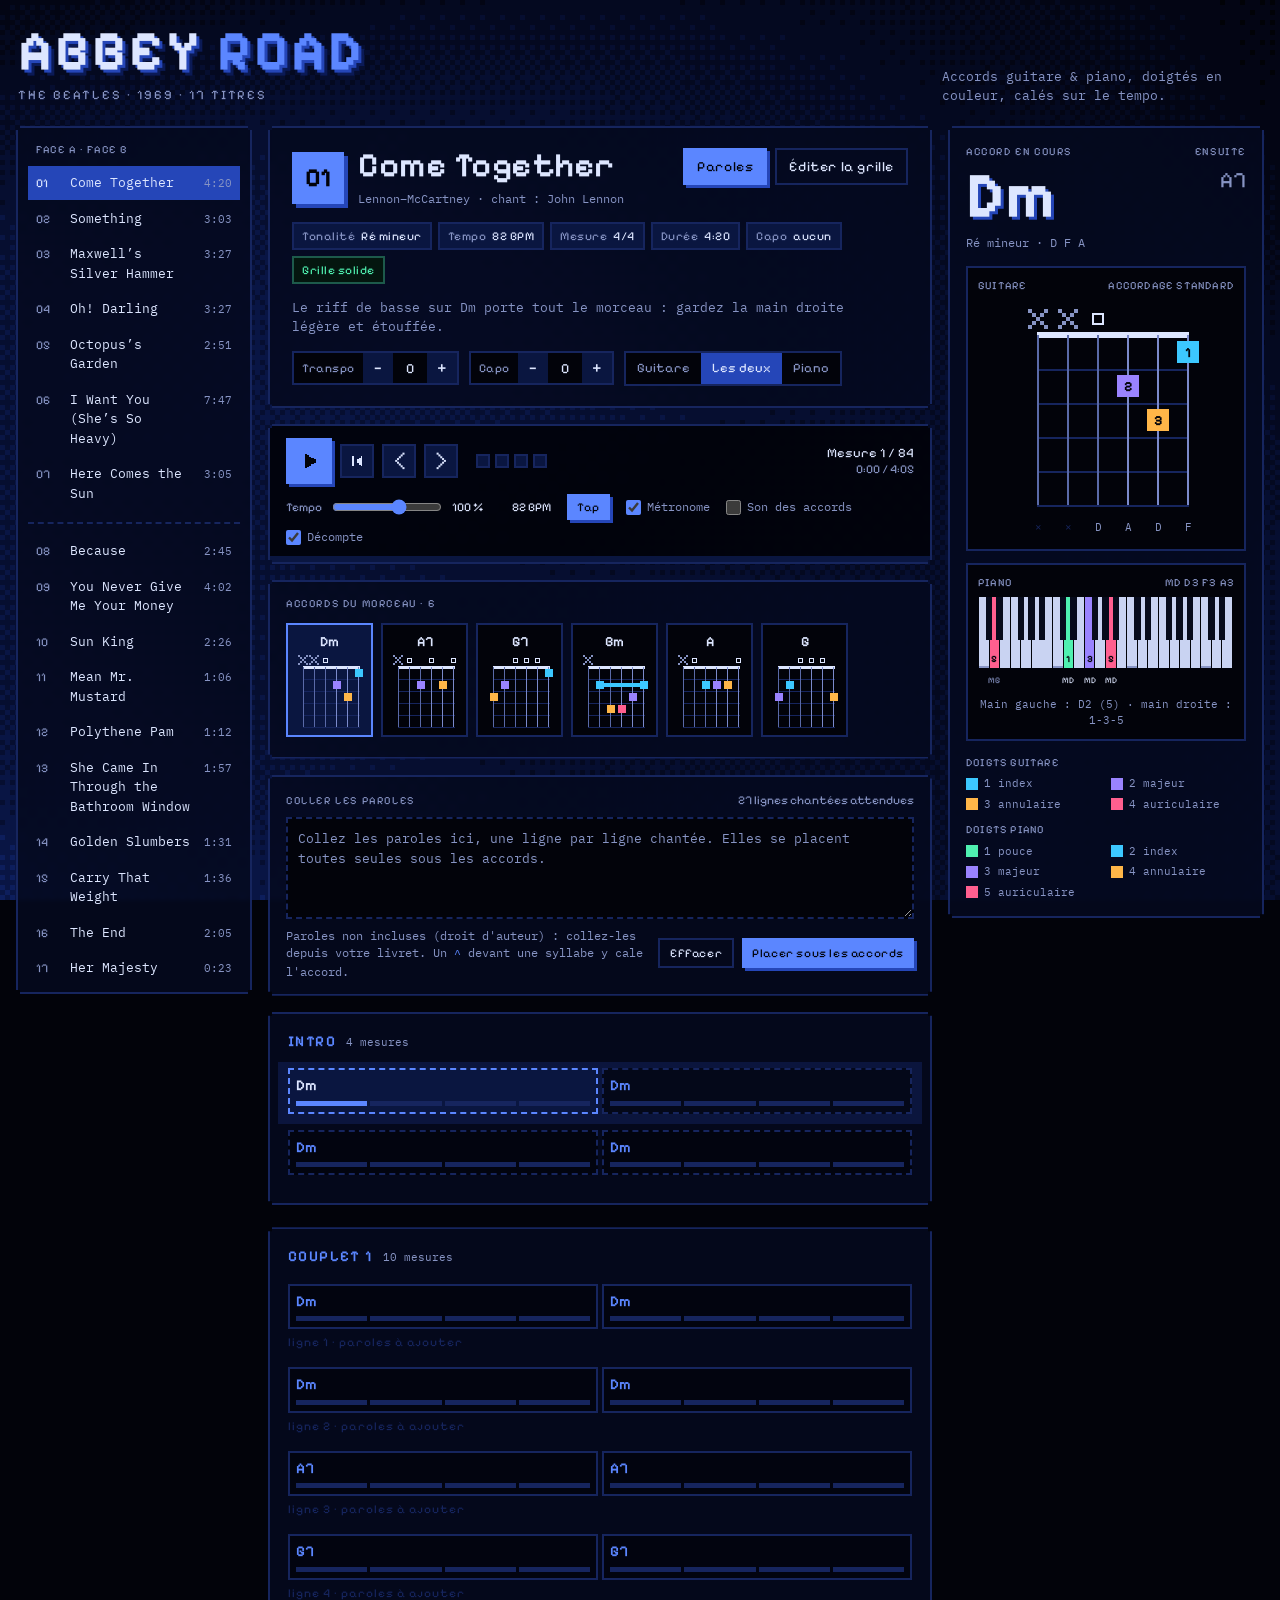
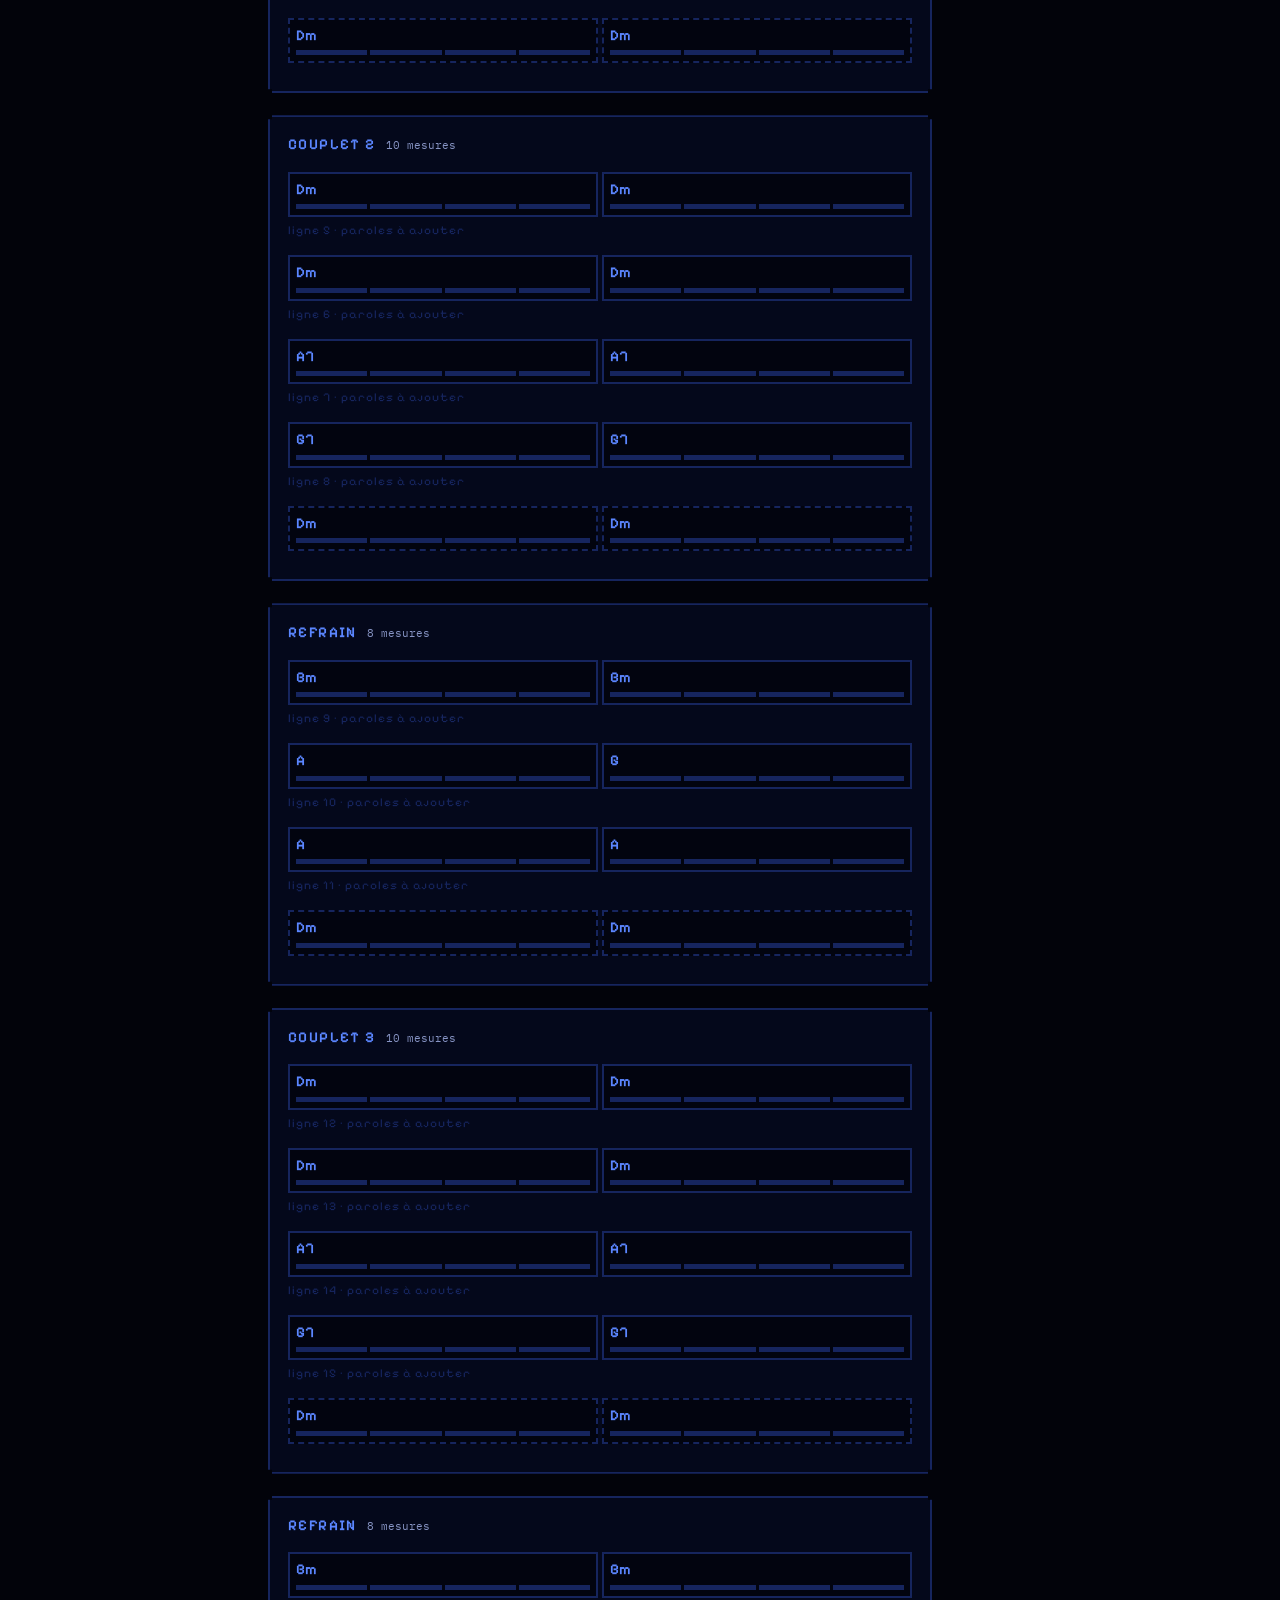
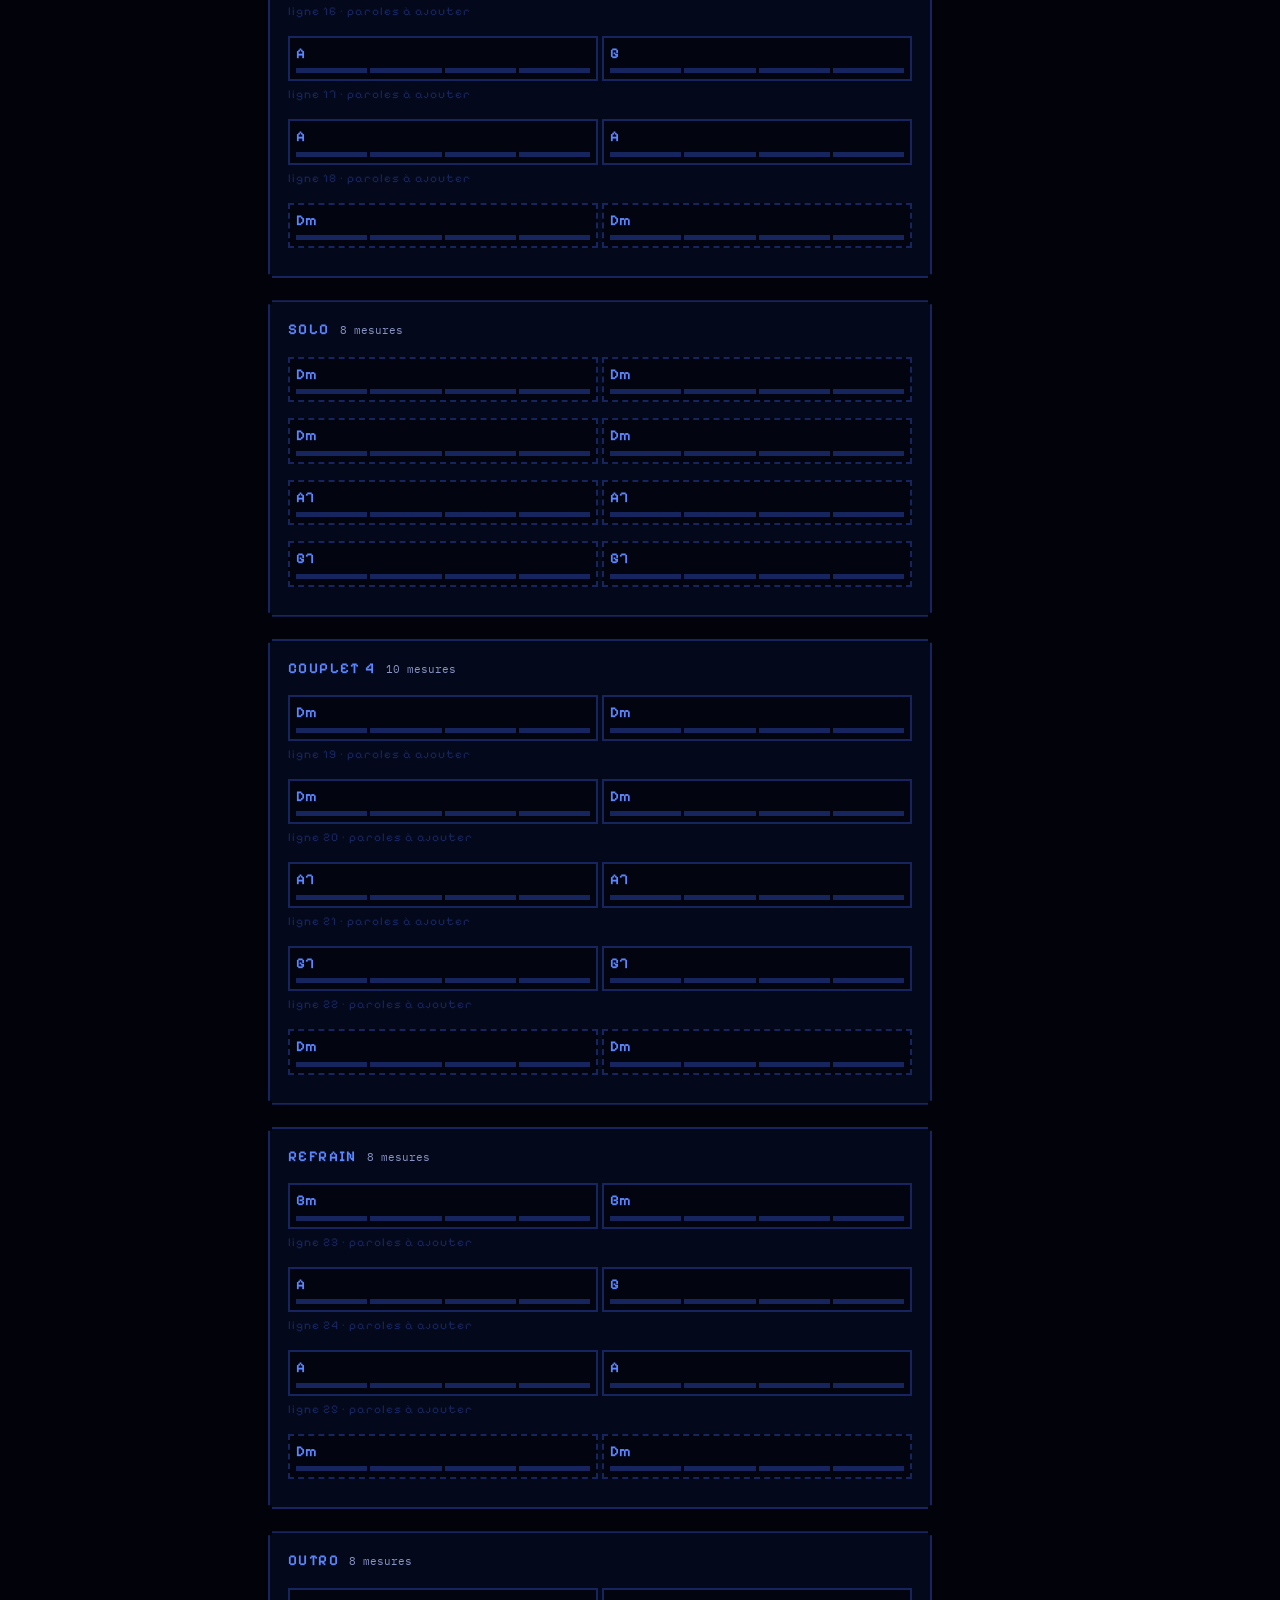
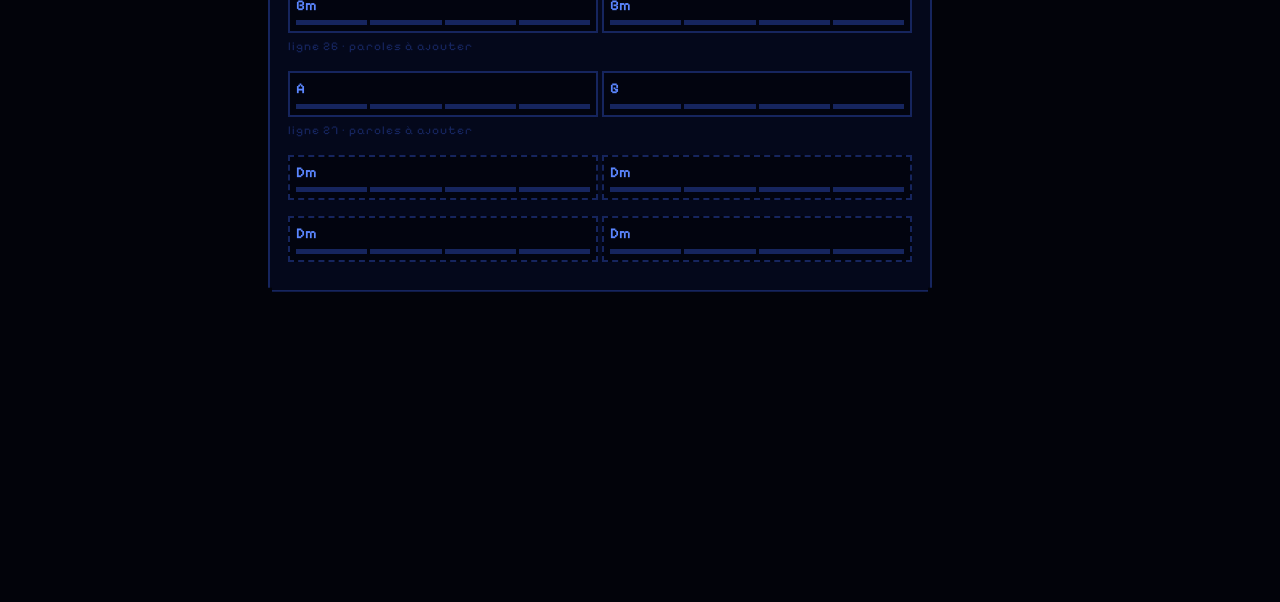
==== commit b6a60d1e: "Add inline lyrics paste box above the score Replaces the lyrics dialog with a small always-visible t" ====
--- a/index.html
+++ b/index.html
@@ -96,9 +96,19 @@
         <div class="strip-row" id="strip"></div>
       </section>
 
-      <section class="lyrics-note" id="lyricsNote" hidden>
-        <strong>Paroles non incluses.</strong>
-        Les paroles d'Abbey Road sont protégées par le droit d'auteur. Collez-les depuis votre livret ou un site sous licence avec le bouton <em>Paroles</em> : chaque ligne chantée se place sous ses accords, au bon temps. Elles restent enregistrées dans ce navigateur.
+      <section class="lyrics-box px" id="lyricsBox" aria-label="Coller les paroles">
+        <div class="lb-head">
+          <label class="panel-label" for="lbText">Coller les paroles</label>
+          <span class="lb-count" id="lbCount"></span>
+        </div>
+        <textarea id="lbText" rows="4" spellcheck="false" placeholder="Collez les paroles ici, une ligne par ligne chantée. Elles se placent toutes seules sous les accords."></textarea>
+        <div class="lb-foot">
+          <span class="lb-help">Paroles non incluses (droit d'auteur) : collez-les depuis votre livret. Un <code>^</code> devant une syllabe y cale l'accord.</span>
+          <span class="lb-btns">
+            <button class="btn ghost small" id="lbClear" type="button">Effacer</button>
+            <button class="btn small" id="lbApply" type="button">Placer sous les accords</button>
+          </span>
+        </div>
       </section>
 
       <section class="score" id="score" aria-live="off"></section>
@@ -124,19 +134,6 @@
     </aside>
   </div>
 
-  <dialog class="modal px" id="lyricsDlg">
-    <form method="dialog" id="lyricsForm">
-      <h2>Paroles · <span id="lyricsSong"></span></h2>
-      <p class="modal-help">Une ligne de texte par ligne chantée, dans l'ordre. Ce morceau en attend <strong id="lyricsCount">0</strong>. Les lignes vides sont ignorées. Placez un <code>^</code> devant une syllabe pour y caler un accord à la main.</p>
-      <textarea id="lyricsText" rows="16" spellcheck="false" placeholder="Collez les paroles ici…"></textarea>
-      <div class="modal-status" id="lyricsStatus"></div>
-      <div class="modal-actions">
-        <button class="btn ghost" value="cancel" type="submit">Annuler</button>
-        <button class="btn" id="lyricsSave" value="save" type="submit">Enregistrer</button>
-      </div>
-    </form>
-  </dialog>
-
   <dialog class="modal px" id="editDlg">
     <form method="dialog" id="editForm">
       <h2>Grille · <span id="editSong"></span></h2>
--- a/css/style.css
+++ b/css/style.css
@@ -170,8 +170,19 @@
 .mini .nm { font-family: var(--font-px); font-size: 14px; font-weight: 600; }
 .mini svg { display: block; }
 
-.lyrics-note { padding: 12px 16px; border: 2px dashed var(--line); background: color-mix(in srgb, var(--ink) 80%, transparent); color: var(--mist); font-size: 13px; }
-.lyrics-note strong { color: var(--ice); font-family: var(--font-px); font-weight: 600; margin-right: 6px; }
+.lyrics-box { padding: 14px 16px; display: flex; flex-direction: column; gap: 8px; }
+.lb-head { display: flex; justify-content: space-between; align-items: baseline; gap: 10px; }
+.lb-count { font-family: var(--font-px); font-size: 12px; color: var(--mist); font-variant-numeric: tabular-nums; }
+.lb-count.ok { color: var(--f-thumb); }
+.lb-count.warn { color: var(--f-ring); }
+.lyrics-box textarea { width: 100%; min-height: 84px; background: var(--ink); color: var(--ice); border: 2px dashed var(--line); padding: 10px; font-family: var(--font-mono); font-size: 13px; line-height: 1.5; resize: vertical; }
+.lyrics-box textarea:focus { border-style: solid; border-color: var(--glow); outline: none; }
+.lyrics-box textarea::placeholder { color: var(--mist); }
+.lb-foot { display: flex; justify-content: space-between; align-items: center; gap: 10px; flex-wrap: wrap; }
+.lb-help { font-size: 11.5px; color: var(--mist); flex: 1 1 260px; }
+.lb-help code { color: var(--glow); }
+.lb-btns { display: flex; gap: 8px; }
+.lyrics-box.flash { border-color: var(--glow); }
 
 /* ---------- score ---------- */
 .score { display: flex; flex-direction: column; gap: 22px; padding-bottom: 30vh; }
